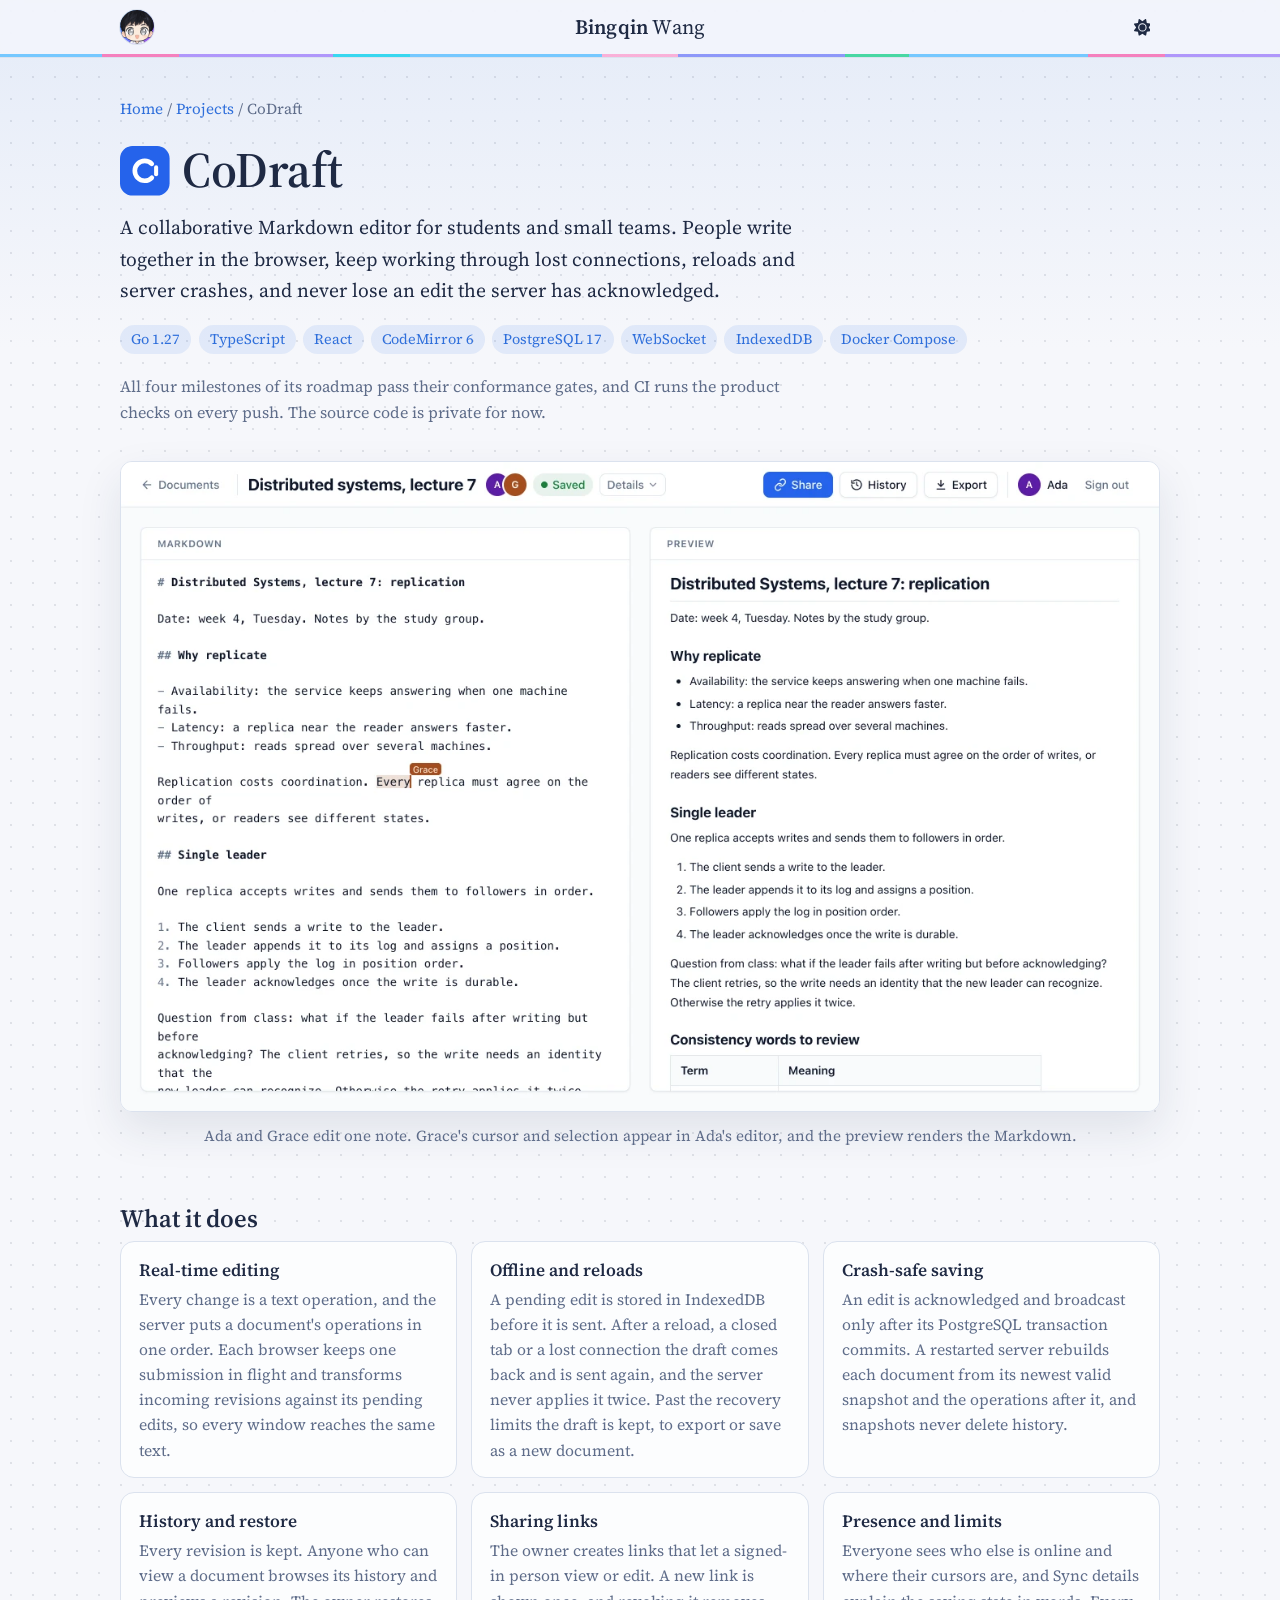
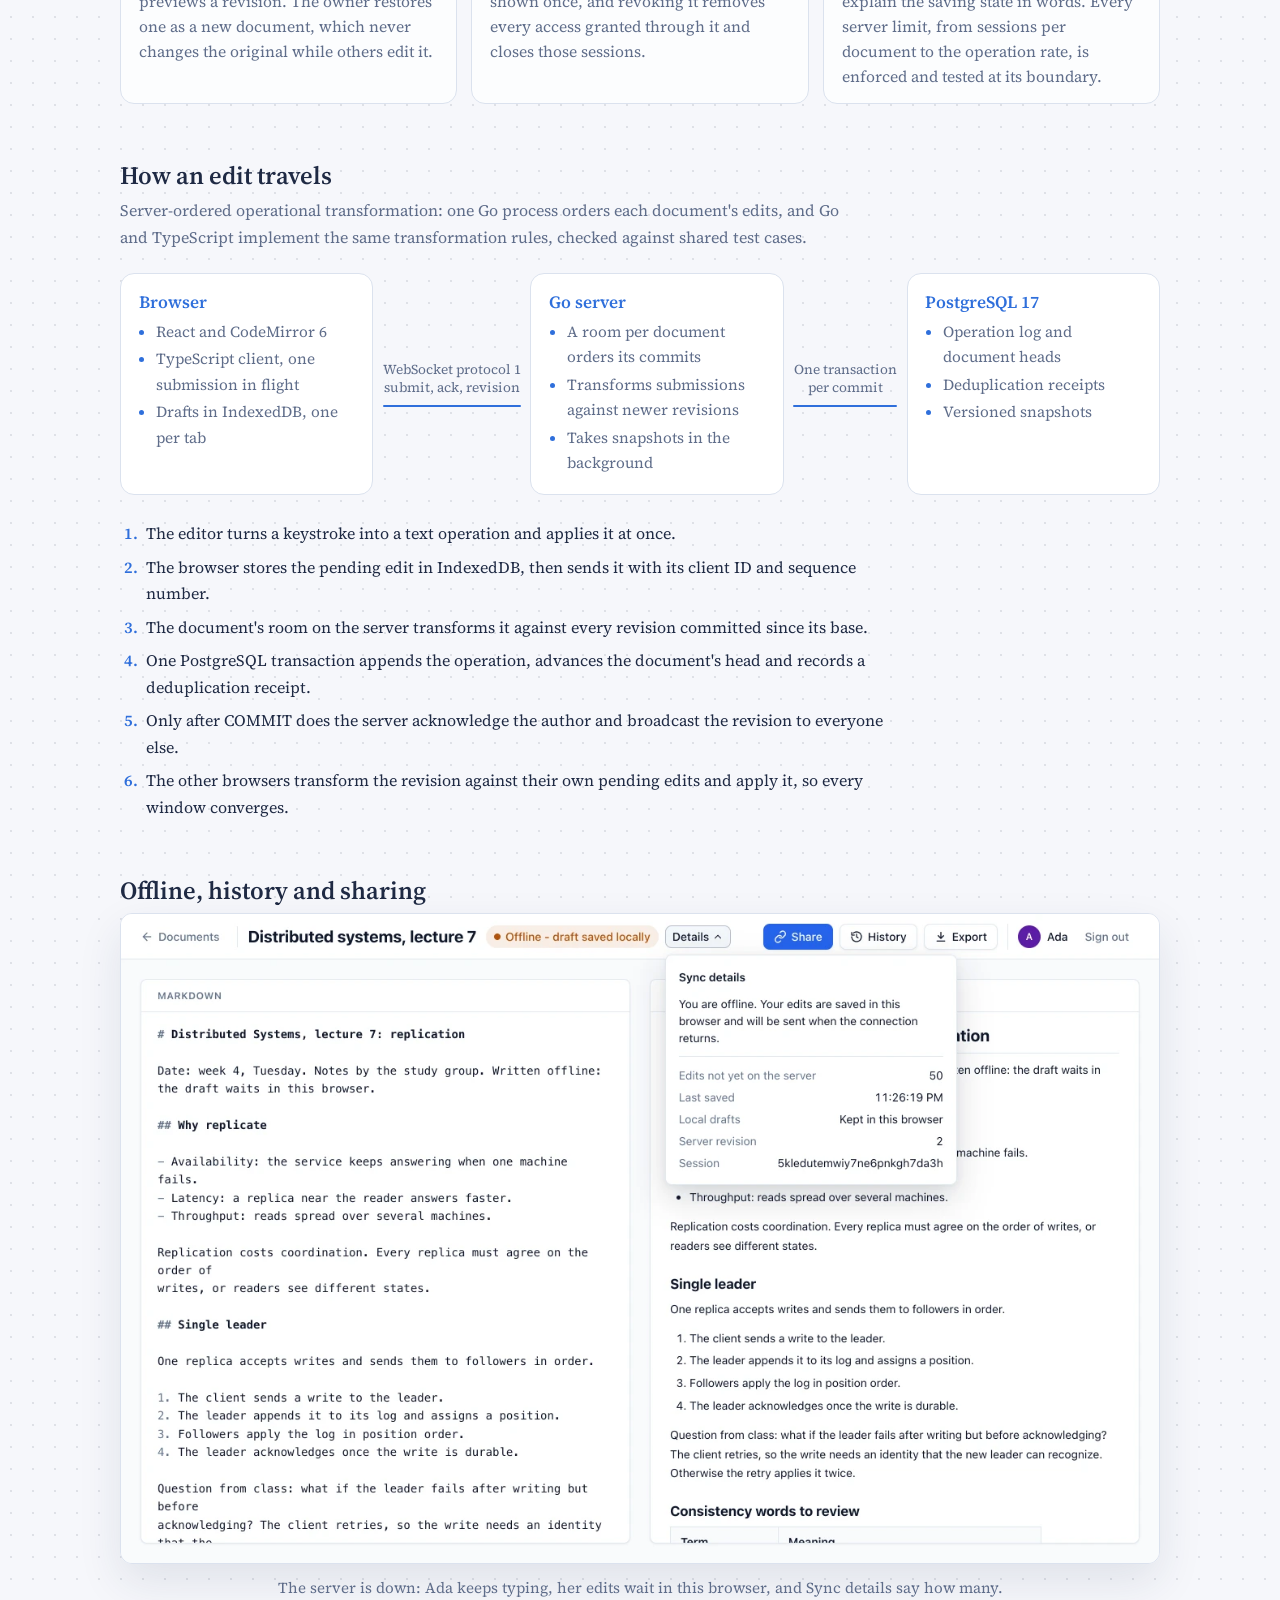
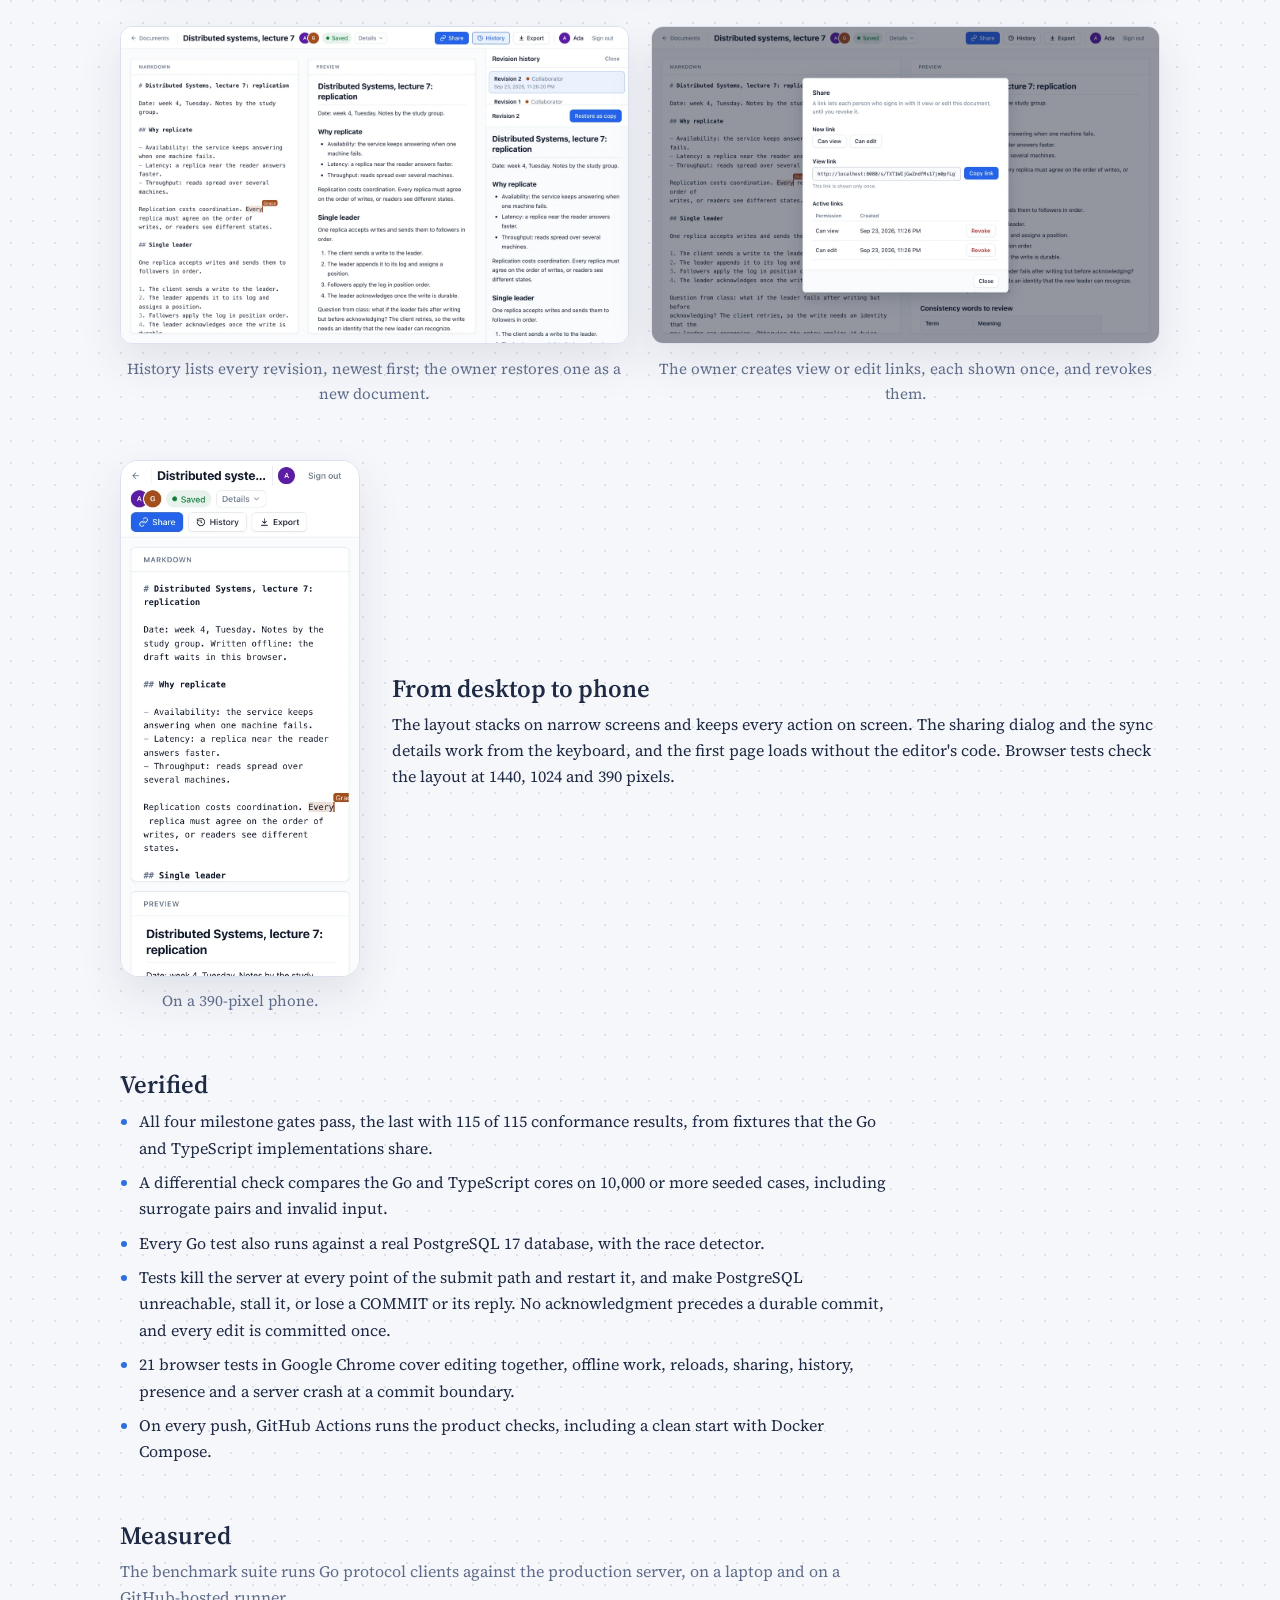
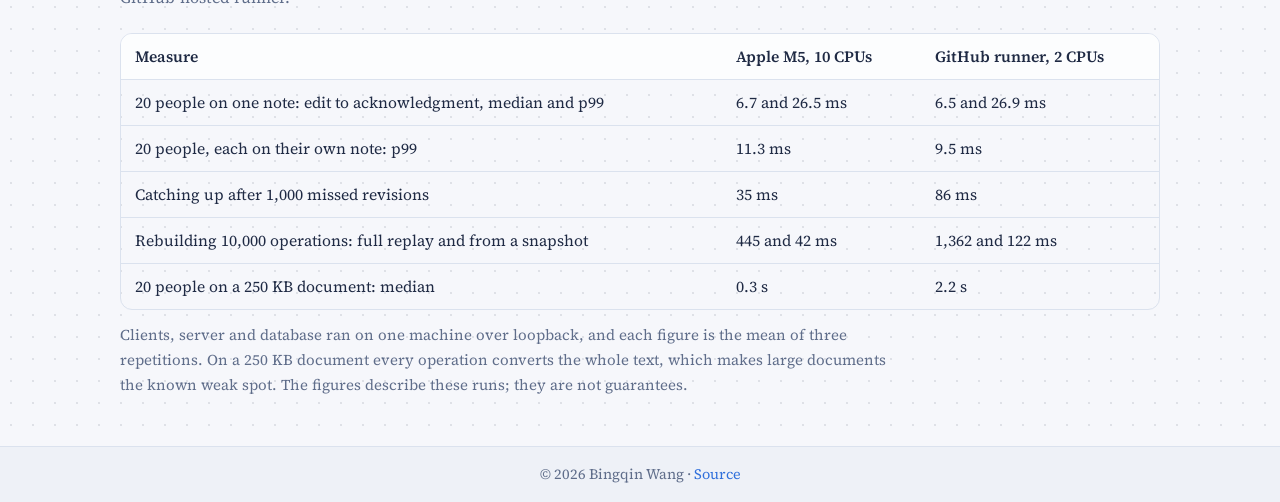
==== site/CoDraft/index.html @ 4f675d51 "Add a CoDraft project page at /CoDraft/ - site/CoDraft/: a project page on the site's navbar, design" ====
<!DOCTYPE html>
<html lang="en" data-theme="dark">
<head>
  <meta charset="utf-8">
  <meta name="viewport" content="width=device-width, initial-scale=1">
  <title>CoDraft: a collaborative Markdown editor - Bingqin Wang</title>
  <meta name="description" content="CoDraft is a collaborative Markdown editor with a Go server on PostgreSQL 17 and a TypeScript client: offline drafts, crash-safe saving, history and sharing.">
  <meta name="theme-color" content="#171d2e">
  <meta property="og:title" content="CoDraft: a collaborative Markdown editor">
  <meta property="og:description" content="Write Markdown together in the browser, keep working offline, through reloads and server crashes, and never lose an acknowledged edit.">
  <meta property="og:url" content="https://bingqin2.github.io/CoDraft/">
  <meta property="og:type" content="website">
  <meta property="og:image" content="https://bingqin2.github.io/CoDraft/images/og.jpg">
  <link rel="icon" href="favicon.svg" type="image/svg+xml">
  <link rel="canonical" href="https://bingqin2.github.io/CoDraft/">
  <script>
    (function () {
      try {
        var s = localStorage.getItem('theme');
        var dark = window.matchMedia && window.matchMedia('(prefers-color-scheme: dark)').matches;
        var theme = (s === 'light' || s === 'dark') ? s : (dark ? 'dark' : 'light');
        document.documentElement.setAttribute('data-theme', theme);
      } catch (e) {}
    })();
  </script>
  <link rel="preconnect" href="https://fonts.googleapis.com">
  <link rel="preconnect" href="https://fonts.gstatic.com" crossorigin>
  <link rel="stylesheet" href="https://fonts.googleapis.com/css2?family=Source+Serif+4:ital,opsz,wght@0,8..60,400;0,8..60,600;1,8..60,400&display=swap">
  <link rel="stylesheet" href="../assets/css/style.css">
  <link rel="stylesheet" href="codraft.css">
</head>
<body>
  <a class="skip-link" href="#main">Skip to content</a>
  <svg xmlns="http://www.w3.org/2000/svg" class="sprite" aria-hidden="true">
    <!-- Icons: Font Awesome Free 6.5.2 by @fontawesome, https://fontawesome.com, CC BY 4.0. -->
    <symbol id="i-sun" viewBox="0 0 512 512"><path d="M361.5 1.2c5 2.1 8.6 6.6 9.6 11.9L391 121l107.9 19.8c5.3 1 9.8 4.6 11.9 9.6s1.5 10.7-1.6 15.2L446.9 256l62.3 90.3c3.1 4.5 3.7 10.2 1.6 15.2s-6.6 8.6-11.9 9.6L391 391 371.1 498.9c-1 5.3-4.6 9.8-9.6 11.9s-10.7 1.5-15.2-1.6L256 446.9l-90.3 62.3c-4.5 3.1-10.2 3.7-15.2 1.6s-8.6-6.6-9.6-11.9L121 391 13.1 371.1c-5.3-1-9.8-4.6-11.9-9.6s-1.5-10.7 1.6-15.2L65.1 256 2.8 165.7c-3.1-4.5-3.7-10.2-1.6-15.2s6.6-8.6 11.9-9.6L121 121 140.9 13.1c1-5.3 4.6-9.8 9.6-11.9s10.7-1.5 15.2 1.6L256 65.1 346.3 2.8c4.5-3.1 10.2-3.7 15.2-1.6zM160 256a96 96 0 1 1 192 0 96 96 0 1 1 -192 0zm224 0a128 128 0 1 0 -256 0 128 128 0 1 0 256 0z"/></symbol>
    <symbol id="i-moon" viewBox="0 0 384 512"><path d="M223.5 32C100 32 0 132.3 0 256S100 480 223.5 480c60.6 0 115.5-24.2 155.8-63.4c5-4.9 6.3-12.5 3.1-18.7s-10.1-9.7-17-8.5c-9.8 1.7-19.8 2.6-30.1 2.6c-96.9 0-175.5-78.8-175.5-176c0-65.8 36-123.1 89.3-153.3c6.1-3.5 9.2-10.5 7.7-17.3s-7.3-11.9-14.3-12.5c-6.3-.5-12.6-.8-19-.8z"/></symbol>
  </svg>

  <header class="navbar">
    <div class="navbar-inner">
      <button class="navbar-avatar" id="navbar-avatar" type="button" aria-label="Back to top">
        <img src="../assets/img/avatar-256.png" alt="" width="256" height="256">
      </button>
      <a class="brand" href="/" aria-label="Bingqin Wang, home"><strong>Bingqin</strong> Wang</a>
      <button class="theme-toggle" id="theme-toggle" type="button" aria-label="Switch to light theme" title="Switch to light theme">
        <svg class="icon" data-theme-icon="light" aria-hidden="true"><use href="#i-sun"/></svg>
        <svg class="icon" data-theme-icon="dark" aria-hidden="true"><use href="#i-moon"/></svg>
      </button>
    </div>
    <div class="ribbon" aria-hidden="true"></div>
  </header>

  <main id="main" class="project">
    <nav class="crumbs" aria-label="Breadcrumb"><a href="/">Home</a> / <a href="/#projects">Projects</a> / <span aria-current="page">CoDraft</span></nav>

    <h1 class="title">
      <svg class="logo" viewBox="0 0 32 32" aria-hidden="true" focusable="false"><rect width="32" height="32" rx="8" fill="#2563eb"/><path d="M20.5 11.5a6.4 6.4 0 1 0 0 9" fill="none" stroke="#ffffff" stroke-width="3" stroke-linecap="round"/><rect x="22" y="12.5" width="2.6" height="7" rx="1.3" fill="#ffffff"/></svg>
      CoDraft
    </h1>
    <p class="lede">A collaborative Markdown editor for students and small teams. People write together in the browser, keep working through lost connections, reloads and server crashes, and never lose an edit the server has acknowledged.</p>
    <ul class="chips" aria-label="Technologies">
      <li>Go 1.27</li>
      <li>TypeScript</li>
      <li>React</li>
      <li>CodeMirror 6</li>
      <li>PostgreSQL 17</li>
      <li>WebSocket</li>
      <li>IndexedDB</li>
      <li>Docker Compose</li>
    </ul>
    <p class="note">All four milestones of its roadmap pass their conformance gates, and CI runs the product checks on every push. The source code is private for now.</p>

    <figure class="shot">
      <img src="images/document-1280.webp" srcset="images/document-1280.webp 1280w, images/document.webp 2560w" sizes="(max-width: 1080px) calc(100vw - 2.5rem), 1040px" width="1280" height="800" fetchpriority="high" alt="The CoDraft editor: Markdown source on the left, the rendered preview on the right, two people online and the status Saved. Grace's cursor and selection are marked in Ada's editor.">
      <figcaption>Ada and Grace edit one note. Grace's cursor and selection appear in Ada's editor, and the preview renders the Markdown.</figcaption>
    </figure>

    <section aria-labelledby="features-title">
      <h2 id="features-title">What it does</h2>
      <ul class="features">
        <li>
          <h3>Real-time editing</h3>
          <p>Every change is a text operation, and the server puts a document's operations in one order. Each browser keeps one submission in flight and transforms incoming revisions against its pending edits, so every window reaches the same text.</p>
        </li>
        <li>
          <h3>Offline and reloads</h3>
          <p>A pending edit is stored in IndexedDB before it is sent. After a reload, a closed tab or a lost connection the draft comes back and is sent again, and the server never applies it twice. Past the recovery limits the draft is kept, to export or save as a new document.</p>
        </li>
        <li>
          <h3>Crash-safe saving</h3>
          <p>An edit is acknowledged and broadcast only after its PostgreSQL transaction commits. A restarted server rebuilds each document from its newest valid snapshot and the operations after it, and snapshots never delete history.</p>
        </li>
        <li>
          <h3>History and restore</h3>
          <p>Every revision is kept. Anyone who can view a document browses its history and previews a revision. The owner restores one as a new document, which never changes the original while others edit it.</p>
        </li>
        <li>
          <h3>Sharing links</h3>
          <p>The owner creates links that let a signed-in person view or edit. A new link is shown once, and revoking it removes every access granted through it and closes those sessions.</p>
        </li>
        <li>
          <h3>Presence and limits</h3>
          <p>Everyone sees who else is online and where their cursors are, and Sync details explain the saving state in words. Every server limit, from sessions per document to the operation rate, is enforced and tested at its boundary.</p>
        </li>
      </ul>
    </section>

    <section aria-labelledby="design-title">
      <h2 id="design-title">How an edit travels</h2>
      <p class="section-lede">Server-ordered operational transformation: one Go process orders each document's edits, and Go and TypeScript implement the same transformation rules, checked against shared test cases.</p>
      <div class="architecture">
        <div class="node">
          <h3>Browser</h3>
          <ul>
            <li>React and CodeMirror 6</li>
            <li>TypeScript client, one submission in flight</li>
            <li>Drafts in IndexedDB, one per tab</li>
          </ul>
        </div>
        <div class="wire">WebSocket protocol 1<br>submit, ack, revision</div>
        <div class="node">
          <h3>Go server</h3>
          <ul>
            <li>A room per document orders its commits</li>
            <li>Transforms submissions against newer revisions</li>
            <li>Takes snapshots in the background</li>
          </ul>
        </div>
        <div class="wire">One transaction<br>per commit</div>
        <div class="node">
          <h3>PostgreSQL 17</h3>
          <ul>
            <li>Operation log and document heads</li>
            <li>Deduplication receipts</li>
            <li>Versioned snapshots</li>
          </ul>
        </div>
      </div>
      <ol class="steps">
        <li>The editor turns a keystroke into a text operation and applies it at once.</li>
        <li>The browser stores the pending edit in IndexedDB, then sends it with its client ID and sequence number.</li>
        <li>The document's room on the server transforms it against every revision committed since its base.</li>
        <li>One PostgreSQL transaction appends the operation, advances the document's head and records a deduplication receipt.</li>
        <li>Only after COMMIT does the server acknowledge the author and broadcast the revision to everyone else.</li>
        <li>The other browsers transform the revision against their own pending edits and apply it, so every window converges.</li>
      </ol>
    </section>

    <section aria-labelledby="screens-title">
      <h2 id="screens-title">Offline, history and sharing</h2>
      <div class="gallery">
        <figure class="wide">
          <img src="images/offline-1280.webp" srcset="images/offline-1280.webp 1280w, images/offline.webp 2560w" sizes="(max-width: 1080px) calc(100vw - 2.5rem), 1040px" width="1280" height="800" loading="lazy" decoding="async" alt="The server is down. The status reads Offline - draft saved locally, and the Sync details panel shows 50 edits not yet on the server, kept in this browser.">
          <figcaption>The server is down: Ada keeps typing, her edits wait in this browser, and Sync details say how many.</figcaption>
        </figure>
        <figure>
          <img src="images/history-1280.webp" srcset="images/history-1280.webp 1280w, images/history.webp 2560w" sizes="(max-width: 640px) calc(100vw - 2.5rem), (max-width: 1080px) calc(50vw - 2rem), 510px" width="1280" height="800" loading="lazy" decoding="async" alt="The revision history panel beside the editor, with a revision selected, its preview and a Restore as copy button.">
          <figcaption>History lists every revision, newest first; the owner restores one as a new document.</figcaption>
        </figure>
        <figure>
          <img src="images/share-1280.webp" srcset="images/share-1280.webp 1280w, images/share.webp 2560w" sizes="(max-width: 640px) calc(100vw - 2.5rem), (max-width: 1080px) calc(50vw - 2rem), 510px" width="1280" height="800" loading="lazy" decoding="async" alt="The Share dialog with Can view and Can edit buttons, a new view link with Copy link, and the active links with Revoke buttons.">
          <figcaption>The owner creates view or edit links, each shown once, and revokes them.</figcaption>
        </figure>
      </div>
    </section>

    <section aria-labelledby="phone-title">
      <div class="phone-row">
        <figure>
          <img src="images/phone-390.webp" srcset="images/phone-390.webp 390w, images/phone.webp 780w" sizes="(max-width: 640px) 16rem, 15rem" width="390" height="844" loading="lazy" decoding="async" alt="CoDraft on a phone: the title, the online users, the status Saved and the Share, History and Export buttons above the editor.">
          <figcaption>On a 390-pixel phone.</figcaption>
        </figure>
        <div>
          <h2 id="phone-title">From desktop to phone</h2>
          <p>The layout stacks on narrow screens and keeps every action on screen. The sharing dialog and the sync details work from the keyboard, and the first page loads without the editor's code. Browser tests check the layout at 1440, 1024 and 390 pixels.</p>
        </div>
      </div>
    </section>

    <section aria-labelledby="checks-title">
      <h2 id="checks-title">Verified</h2>
      <ul class="checks">
        <li>All four milestone gates pass, the last with 115 of 115 conformance results, from fixtures that the Go and TypeScript implementations share.</li>
        <li>A differential check compares the Go and TypeScript cores on 10,000 or more seeded cases, including surrogate pairs and invalid input.</li>
        <li>Every Go test also runs against a real PostgreSQL 17 database, with the race detector.</li>
        <li>Tests kill the server at every point of the submit path and restart it, and make PostgreSQL unreachable, stall it, or lose a COMMIT or its reply. No acknowledgment precedes a durable commit, and every edit is committed once.</li>
        <li>21 browser tests in Google Chrome cover editing together, offline work, reloads, sharing, history, presence and a server crash at a commit boundary.</li>
        <li>On every push, GitHub Actions runs the product checks, including a clean start with Docker Compose.</li>
      </ul>
    </section>

    <section aria-labelledby="numbers-title">
      <h2 id="numbers-title">Measured</h2>
      <p class="section-lede">The benchmark suite runs Go protocol clients against the production server, on a laptop and on a GitHub-hosted runner.</p>
      <div class="table-wrap">
        <table class="facts">
          <thead>
            <tr><th scope="col">Measure</th><th scope="col">Apple M5, 10 CPUs</th><th scope="col">GitHub runner, 2 CPUs</th></tr>
          </thead>
          <tbody>
            <tr><th scope="row">20 people on one note: edit to acknowledgment, median and p99</th><td>6.7 and 26.5 ms</td><td>6.5 and 26.9 ms</td></tr>
            <tr><th scope="row">20 people, each on their own note: p99</th><td>11.3 ms</td><td>9.5 ms</td></tr>
            <tr><th scope="row">Catching up after 1,000 missed revisions</th><td>35 ms</td><td>86 ms</td></tr>
            <tr><th scope="row">Rebuilding 10,000 operations: full replay and from a snapshot</th><td>445 and 42 ms</td><td>1,362 and 122 ms</td></tr>
            <tr><th scope="row">20 people on a 250 KB document: median</th><td>0.3 s</td><td>2.2 s</td></tr>
          </tbody>
        </table>
      </div>
      <p class="fine">Clients, server and database ran on one machine over loopback, and each figure is the mean of three repetitions. On a 250 KB document every operation converts the whole text, which makes large documents the known weak spot. The figures describe these runs; they are not guarantees.</p>
    </section>
  </main>

  <footer class="footer">
    <p>&copy; 2026 Bingqin Wang &middot; <a href="https://github.com/bingqin2/bingqin2.github.io">Source</a></p>
  </footer>

  <script src="../assets/js/main.js" defer></script>
  <!-- Cloudflare Web Analytics --><script type="module" src="https://static.cloudflareinsights.com/beacon.min.js" data-cf-beacon='{"token": "325764b6e20245dda714be3e5b65f8bf"}'></script><!-- End Cloudflare Web Analytics -->
</body>
</html>
---- site/assets/css/style.css ----
/* ---------- Design tokens ---------- */
:root {
  --bg: #f6f7fb;
  --bg-top: #e4ebf8;
  --text: #1f2a44;
  --muted: #5f6d8a;
  --accent: #2f6fdb;
  --accent-2: #b04fe0;
  --card: #ffffff;
  --card-border: #dbe2ee;
  --dot: rgba(31, 42, 68, 0.11);
  --shadow: rgba(31, 45, 76, 0.10);
  --nav-bg: rgba(246, 247, 251, 0.78);
  --footer-bg: #eef1f7;
  --tag-bg: rgba(47, 111, 219, 0.10);
  --font: "Source Serif 4", "Iowan Old Style", "Palatino Linotype", Georgia, "Times New Roman", serif;
}
html[data-theme="dark"] {
  --bg: #171d2e;
  --bg-top: #243a56;
  --text: #e4e9f4;
  --muted: #9aa8c0;
  --accent: #66c2ff;
  --accent-2: #c79bff;
  --card: #1b2338;
  --card-border: #2d3a56;
  --dot: rgba(160, 178, 214, 0.16);
  --shadow: rgba(0, 0, 0, 0.36);
  --nav-bg: rgba(23, 29, 46, 0.78);
  --footer-bg: #121727;
  --tag-bg: rgba(102, 194, 255, 0.12);
}

/* ---------- Base ---------- */
*, *::before, *::after { box-sizing: border-box; }
html { scroll-behavior: smooth; -webkit-text-size-adjust: 100%; color-scheme: light; }
html[data-theme="dark"] { color-scheme: dark; }
body {
  margin: 0;
  min-height: 100vh;
  display: flex;
  flex-direction: column;
  font-family: var(--font);
  font-size: 16px;
  color: var(--text);
  background-color: var(--bg);
  background-image:
    radial-gradient(var(--dot) 1px, transparent 1.3px),
    linear-gradient(180deg, var(--bg-top) 0%, var(--bg) 42%, var(--bg) 100%);
  background-size: 22px 22px, 100% min(92vh, 960px);
  background-repeat: repeat, no-repeat;
  background-position: 0 0, 0 0;
}
a { color: var(--accent); text-decoration: none; }
p { margin: 0 0 .75rem; }
ul, ol { margin: 0; padding-left: 1.15rem; }
li { margin: .3rem 0; }
strong { font-weight: 600; }
.skip-link { position: absolute; left: -999px; top: 0; }
.skip-link:focus { left: 1rem; top: 1rem; z-index: 2000; background: var(--card); padding: .5rem .8rem; border-radius: 8px; }

/* Animated underline for prose links */
.prose-link, .bio a, .panel-inner a:not(.card-btn), .updates a, .footer a {
  background-image: linear-gradient(var(--accent), var(--accent));
  background-position: 50% 100%;
  background-repeat: no-repeat;
  background-size: 0 1px;
  transition: background-size .22s ease, color .22s ease;
}
.bio a:hover, .panel-inner a:hover, .updates a:hover, .footer a:hover { background-size: 100% 1px; }

/* ---------- Navbar ---------- */
.navbar {
  position: fixed;
  top: 0; left: 0; right: 0;
  z-index: 100;
  background: var(--nav-bg);
  -webkit-backdrop-filter: saturate(160%) blur(10px);
  backdrop-filter: saturate(160%) blur(10px);
  border-bottom: 1px solid var(--card-border);
}
.navbar-inner {
  position: relative;
  max-width: 1080px;
  margin: 0 auto;
  height: 3.4rem;
  padding: 0 1.25rem;
  display: flex;
  align-items: center;
  justify-content: space-between;
}
.navbar-avatar {
  width: 2.1rem; height: 2.1rem;
  padding: 0; border: 0; border-radius: 50%;
  overflow: hidden; cursor: pointer;
  background: var(--card);
  box-shadow: 0 0 0 1px var(--card-border);
  transition: box-shadow .2s ease, transform .2s ease;
}
.navbar-avatar { background: linear-gradient(135deg, #5eb8ff, #6d7cff 55%, #b04fe0); }
.navbar-avatar img {
  display: block; width: 100%; height: 100%;
  object-fit: cover; object-position: 50% 12%;
  transform: scale(1.4); transform-origin: 50% 32%;
}
.navbar-avatar:hover { box-shadow: 0 0 0 2px var(--accent); transform: translateY(-1px); }
.brand {
  position: absolute; left: 50%; transform: translateX(-50%);
  color: var(--text);
  font-size: 1.28rem;
  letter-spacing: .01em;
  white-space: nowrap;
}
.brand strong { font-weight: 600; }
.theme-toggle {
  width: 2.25rem; height: 2.25rem;
  display: inline-flex; align-items: center; justify-content: center;
  border: 0; border-radius: 50%;
  background: transparent; color: var(--text);
  font-size: 1.05rem; cursor: pointer;
  transition: background-color .2s ease, color .2s ease;
}
.theme-toggle:hover { background: var(--tag-bg); color: var(--accent); }
.icon { display: inline-block; width: 1em; height: 1em; fill: currentColor; vertical-align: -.125em; }
.sprite { position: absolute; width: 0; height: 0; overflow: hidden; }
.theme-toggle .icon { display: none; }
html[data-theme="light"] .theme-toggle .icon[data-theme-icon="light"],
html[data-theme="dark"] .theme-toggle .icon[data-theme-icon="dark"] { display: inline-block; }

/* Theme change: crossfade the whole page (View Transitions API) */
::view-transition-old(root), ::view-transition-new(root) { animation-duration: .55s; animation-timing-function: ease; }
/* Fallback for browsers without the View Transitions API */
html.theme-transition, html.theme-transition *, html.theme-transition *::before, html.theme-transition *::after {
  transition: background-color .55s ease, color .55s ease, border-color .55s ease, box-shadow .55s ease, opacity .55s ease !important;
}
.ribbon {
  height: 3px;
  opacity: .9;
  background: linear-gradient(90deg,
    #66c2ff 0 8%, #f472b6 8% 14%, #a78bfa 14% 26%, #22d3ee 26% 32%, #66c2ff 32% 47%,
    #f9a8d4 47% 53%, #818cf8 53% 66%, #34d399 66% 71%, #66c2ff 71% 85%, #f472b6 85% 91%, #a78bfa 91% 100%);
}

/* ---------- Hero ---------- */
.hero {
  flex: 1 0 auto;
  width: 100%;
  max-width: 760px;
  margin: 0 auto;
  padding: 7.4rem 1rem 3rem;
}
.identity {
  position: relative;
  height: 6.4rem;
  --hidden-offset: 2.1rem;
  --reveal-offset: 0.7rem;
}
.mascot {
  position: absolute;
  left: 50%; bottom: 0;
  width: 6.6rem; height: 6.6rem;
  padding: 0; border: 0;
  background: transparent; cursor: pointer;
  transform: translate(-50%, var(--hidden-offset));
  transition: transform .32s cubic-bezier(.2, .8, .2, 1);
  z-index: 1;
}
.mascot img {
  display: block; width: 100%; height: 100%;
  object-fit: contain;
  filter: drop-shadow(0 6px 12px var(--shadow));
}
.identity:hover .mascot, .identity.is-speaking .mascot { transform: translate(-50%, var(--reveal-offset)); }
.hello {
  position: absolute;
  left: 50%; bottom: calc(100% - 1.05rem);
  transform: translate(-50%, 8px) scale(.96);
  padding: .42rem .95rem;
  border: 1px solid var(--card-border);
  border-radius: 999px;
  background: var(--card);
  color: var(--text);
  font-size: 1.02rem;
  white-space: nowrap;
  box-shadow: 0 4px 14px var(--shadow);
  opacity: 0;
  pointer-events: none;
  transition: opacity .2s ease, transform .2s ease;
  z-index: 3;
}
.hello::before {
  content: "";
  position: absolute; left: 50%; top: 100%;
  width: .6rem; height: .6rem;
  border-right: 1px solid var(--card-border);
  border-bottom: 1px solid var(--card-border);
  background: var(--card);
  transform: translate(-50%, -50%) rotate(45deg);
}
.identity.is-speaking .hello { opacity: 1; transform: translate(-50%, 0) scale(1); }
.hello-text { display: inline-block; transition: opacity .18s ease; }
.hello-text.is-changing { opacity: 0; }

/* Prompt card */
.prompt {
  position: relative;
  z-index: 2;
  padding: 1.15rem 1.3rem 1rem;
  border: 1px solid var(--card-border);
  border-radius: 18px;
  background: var(--card);
  box-shadow: 0 8px 30px var(--shadow);
}
.bio {
  margin: 0;
  font-size: 1.07rem;
  line-height: 1.74;
  min-height: 3.4em;
  transition: opacity .18s ease;
}
.bio.is-changing { opacity: 0; }
.caret {
  display: inline-block;
  width: .5em; height: 1.05em;
  margin-left: .12em;
  border-right: 2px solid var(--accent);
  vertical-align: -.18em;
  animation: caret .9s steps(1) infinite;
}
@keyframes caret { 50% { opacity: 0; } }
.prompt-actions {
  --action-size: 2.25rem;
  display: flex; align-items: center; gap: .5rem;
  margin-top: .8rem;
}
.action-group { display: flex; align-items: center; gap: .35rem; margin-left: -.45rem; }
.action {
  display: inline-flex; align-items: center; justify-content: center;
  width: var(--action-size); height: var(--action-size);
  border-radius: 50%;
  color: var(--muted);
  font-size: 1.28rem;
  transition: background-color .18s ease, color .18s ease, transform .18s ease;
}
.action:hover { background: var(--tag-bg); color: var(--accent); transform: translateY(-1px); }
.action .ai-google-scholar { font-size: 1.32em; }
.action-email { margin-right: -.45rem; }

/* Persona selector, styled like a model picker */
.model-select { position: relative; margin-left: auto; }
.model-select summary {
  list-style: none;
  display: inline-flex; align-items: center; gap: .32rem;
  height: var(--action-size);
  padding: 0 1.7rem 0 .8rem;
  border-radius: 999px;
  color: var(--text);
  font-size: 1.02rem;
  cursor: pointer;
  position: relative;
  transition: background-color .18s ease, color .18s ease;
}
.model-select summary::-webkit-details-marker { display: none; }
.model-select summary::after {
  content: "";
  position: absolute; right: .8rem; top: 50%;
  width: .38rem; height: .38rem;
  border-right: 1.5px solid currentColor;
  border-bottom: 1.5px solid currentColor;
  transform: translateY(-70%) rotate(45deg);
  transition: transform .18s ease;
}
.model-select[open] summary::after { transform: translateY(-20%) rotate(225deg); }
.model-select summary:hover, .model-select[open] summary { background: var(--tag-bg); color: var(--accent); }
.model-variant { font-weight: 600; }
.model-brand { color: var(--muted); }
.model-options {
  position: absolute; right: 0; bottom: calc(100% + .5rem);
  z-index: 10;
  display: grid; gap: .1rem;
  min-width: 10rem;
  padding: .36rem;
  border: 1px solid var(--card-border);
  border-radius: 14px;
  background: var(--card);
  box-shadow: 0 18px 44px var(--shadow);
}
.model-options button {
  position: relative;
  display: flex; align-items: center;
  min-height: 2.2rem;
  padding: .4rem 1.9rem .4rem .7rem;
  border: 0; border-radius: 9px;
  background: transparent; color: var(--text);
  font: inherit; font-size: 1rem; text-align: left;
  cursor: pointer;
  transition: background-color .18s ease;
}
.model-options button:hover, .model-options button:focus-visible { background: var(--tag-bg); outline: 0; }
.model-options button[aria-selected="true"] { background: var(--tag-bg); color: var(--accent); }
.model-options button[aria-selected="true"]::after {
  content: "";
  position: absolute; right: .7rem; top: 50%;
  width: .62rem; height: .34rem;
  border-left: 2px solid var(--accent);
  border-bottom: 2px solid var(--accent);
  transform: translateY(-65%) rotate(-45deg);
}

/* Quick links */
.quick-links {
  display: grid;
  grid-template-columns: repeat(4, minmax(0, 1fr));
  gap: .55rem;
  max-width: 560px;
  margin: 1.15rem auto 0;
}
.quick-link {
  display: flex; align-items: center; justify-content: center; gap: .42rem;
  min-height: 2.25rem;
  padding: .38rem .7rem;
  border: 1px solid var(--card-border);
  border-radius: 10px;
  background: color-mix(in srgb, var(--card) 88%, transparent);
  color: var(--text);
  font: inherit; font-size: .95rem;
  cursor: pointer;
  box-shadow: 0 2px 8px var(--shadow);
  transition: border-color .18s ease, box-shadow .18s ease, transform .18s ease, color .18s ease;
}
.quick-link .icon { color: var(--accent); font-size: .95rem; }
.quick-link:hover { border-color: var(--accent); transform: translateY(-1px); box-shadow: 0 4px 12px var(--shadow); }
.quick-link.is-active {
  border-color: var(--accent);
  color: var(--accent);
  box-shadow: 0 0 0 1px color-mix(in srgb, var(--accent) 25%, transparent), 0 4px 14px var(--shadow);
}

/* Panels */
.panel-wrap {
  display: grid;
  grid-template-rows: 0fr;
  transition: grid-template-rows .45s cubic-bezier(.2, .8, .2, 1);
}
.panel-wrap.open { grid-template-rows: 1fr; }
.panel { overflow: hidden; min-height: 0; }
.panel-inner {
  margin-top: .95rem;
  padding: 1.15rem 1.3rem 1.2rem;
  border: 1px solid var(--card-border);
  border-radius: 18px;
  background: var(--card);
  box-shadow: 0 6px 22px var(--shadow);
  line-height: 1.62;
}
.panel h2, .updates h2 {
  display: flex; align-items: center; gap: .8rem;
  margin: 1.4rem 0 .8rem;
  font-size: .86rem; font-weight: 600;
  letter-spacing: .12em; text-transform: uppercase;
  color: var(--muted);
}
.panel h2:first-child { margin-top: .1rem; }
.panel h2::before, .panel h2::after, .updates h2::before, .updates h2::after {
  content: ""; flex: 1 1 0; height: 1px;
}
.panel h2::before, .updates h2::before { background: linear-gradient(90deg, transparent, var(--card-border)); }
.panel h2::after, .updates h2::after { background: linear-gradient(90deg, var(--card-border), transparent); }
.entry { margin: 0 0 1.1rem; }
.entry:last-of-type { margin-bottom: .2rem; }
.entry h3, .card h3 { margin: 0 0 .15rem; font-size: 1.05rem; font-weight: 600; line-height: 1.4; }
.entry h3 a, .card h3 a { color: var(--text); }
.entry h3 a:hover, .card h3 a:hover { color: var(--accent); }
.light { color: var(--muted); font-weight: 400; }
.meta { margin: 0 0 .45rem; color: var(--muted); font-size: .94rem; }
.entry ul, .card ul { padding-left: 1.1rem; }
.entry li::marker, .card li::marker, .pubs li::marker { color: var(--accent); }
.compact { margin-bottom: .7rem; }
.skills { margin: 0; display: grid; gap: .3rem; }
.skills div { display: grid; grid-template-columns: 7.2rem 1fr; gap: .5rem; }
.skills dt { color: var(--muted); }
.skills dd { margin: 0; }

.cards { display: grid; grid-template-columns: repeat(2, minmax(0, 1fr)); gap: .75rem; }
.card {
  padding: .95rem 1.05rem .8rem;
  border: 1px solid var(--card-border);
  border-radius: 14px;
  background: color-mix(in srgb, var(--card) 70%, var(--bg));
  transition: transform .18s ease, border-color .18s ease;
}
.card:hover { transform: translateY(-2px); border-color: color-mix(in srgb, var(--accent) 55%, var(--card-border)); }
.card.wide { grid-column: 1 / -1; }
.card-icon { color: var(--muted); font-size: .85em; margin-left: .2rem; }
.stack { margin: 0 0 .5rem; color: var(--muted); font-size: .9rem; }
.tag {
  display: inline-block; vertical-align: middle;
  margin-left: .3rem; padding: .08rem .5rem;
  border-radius: 999px;
  background: var(--tag-bg); color: var(--accent);
  font-size: .74rem; font-weight: 400; letter-spacing: .02em;
}
.links { margin: .25rem 0 0; font-size: .94rem; }
.earlier { margin: 1rem 0 0; color: var(--muted); font-size: .95rem; }
.earlier a { color: var(--accent); }
.pubs { padding-left: 1.2rem; }
.pubs li { margin: 0 0 .9rem; }
.pub-title { margin: 0; font-weight: 600; }
.pub-title a { color: var(--text); }
.pub-title a:hover { color: var(--accent); }
.pub-authors, .pub-venue { margin: 0; color: var(--muted); font-size: .94rem; }
.oral { color: var(--accent-2); font-weight: 600; }

/* Updates */
.updates { margin-top: 2.4rem; }
.updates h2 { margin: 0 0 .6rem; }
.updates-list { list-style: none; padding: 0; margin: 0; }
.updates-list li {
  display: grid; grid-template-columns: 5.4rem 1fr; gap: .8rem;
  padding: .5rem 0;
  border-bottom: 1px dashed var(--card-border);
  line-height: 1.55;
}
.updates-list li:last-child { border-bottom: 0; }
.updates-list time { color: var(--accent); font-size: .92rem; padding-top: .08rem; }

/* Footer */
.footer {
  margin-top: 2rem;
  padding: 1.1rem 1rem;
  text-align: center;
  font-size: .9rem;
  color: var(--muted);
  background: var(--footer-bg);
  border-top: 1px solid var(--card-border);
}
.footer p { margin: 0; }

/* Sparkles */
.niji-star {
  position: fixed;
  z-index: 9999;
  pointer-events: none;
  transform: translate(-50%, -50%);
  line-height: 1;
  text-shadow: 0 0 6px currentColor;
}

/* Reveal on load */
.reveal { opacity: 0; transform: translateY(10px); animation: rise .6s ease forwards; animation-delay: var(--delay, 0ms); }
@keyframes rise { to { opacity: 1; transform: none; } }

/* ---------- Responsive ---------- */
@media (max-width: 640px) {
  .hero { padding-top: 6.4rem; }
  .brand { font-size: 1.18rem; }
  .bio { font-size: 1.02rem; line-height: 1.7; }
  .prompt { padding: 1rem 1.05rem .9rem; }
  .model-select summary { padding-left: .6rem; }
  .quick-links { grid-template-columns: repeat(2, minmax(0, 1fr)); }
  .cards { grid-template-columns: 1fr; }
  .skills div { grid-template-columns: 1fr; gap: 0; }
  .updates-list li { grid-template-columns: 1fr; gap: .1rem; }
  .panel-inner { padding: 1rem 1.05rem; }
}

@media (max-width: 440px) {
  .prompt-actions { flex-wrap: wrap; row-gap: .2rem; }
  .action-email { margin-left: auto; }
  .model-select { order: 3; flex-basis: 100%; margin-left: -.6rem; margin-top: .1rem; }
  .model-options { left: 0; right: auto; }
}

@media (prefers-reduced-motion: reduce) {
  html { scroll-behavior: auto; }
  .reveal { animation: none; opacity: 1; transform: none; }
  .caret { animation: none; }
  .panel-wrap, .mascot, .hello, .quick-link, .card, .action { transition: none; }
}
---- site/CoDraft/codraft.css ----
/* The CoDraft project page. Colors come from the site's tokens in
   assets/css/style.css, so the page follows the light and dark themes. */
.project {
  width: 100%;
  max-width: 1080px;
  margin: 0 auto;
  padding: 6rem 1.25rem 1rem;
  line-height: 1.65;
}
.project section { margin: 3.4rem 0 0; }
.project h2 {
  margin: 0 0 .4rem;
  font-size: 1.55rem;
  font-weight: 600;
  line-height: 1.3;
}
.project h3 { margin: 0 0 .3rem; font-size: 1.08rem; font-weight: 600; line-height: 1.4; }
.section-lede { max-width: 46rem; margin: 0 0 1.4rem; color: var(--muted); }

/* Introduction */
.crumbs { margin: 0 0 1.4rem; font-size: .95rem; color: var(--muted); }
.crumbs a { color: var(--accent); }
.title {
  display: flex;
  align-items: center;
  gap: .8rem;
  margin: 0 0 .9rem;
  font-size: clamp(2.2rem, 5vw, 3.1rem);
  font-weight: 600;
  line-height: 1.1;
  letter-spacing: -.01em;
}
.title .logo { width: 1em; height: 1em; flex: none; border-radius: 22%; }
.lede { max-width: 44rem; margin: 0 0 1.2rem; font-size: 1.22rem; line-height: 1.6; }
.chips { display: flex; flex-wrap: wrap; gap: .45rem; margin: 0 0 1.2rem; padding: 0; list-style: none; }
.chips li {
  margin: 0;
  padding: .15rem .7rem;
  border-radius: 999px;
  background: var(--tag-bg);
  color: var(--accent);
  font-size: .9rem;
}
.note { max-width: 44rem; margin: 0; color: var(--muted); }

/* Screenshots */
.shot { margin: 2.2rem 0 0; }
.shot img, .gallery img, .phone-row img {
  display: block;
  width: 100%;
  height: auto;
  border: 1px solid var(--card-border);
  border-radius: 12px;
  box-shadow: 0 18px 44px var(--shadow);
}
.project figcaption { margin: .7rem .2rem 0; color: var(--muted); font-size: .95rem; text-align: center; }
.gallery { display: grid; grid-template-columns: repeat(2, minmax(0, 1fr)); gap: 1.6rem 1.4rem; margin: 0; }
.gallery figure { margin: 0; }
.gallery .wide { grid-column: 1 / -1; }
.phone-row { display: grid; grid-template-columns: minmax(0, 15rem) minmax(0, 1fr); gap: 2rem; align-items: center; }
.phone-row figure { margin: 0; }
.phone-row img { border-radius: 18px; }

/* Features */
.features { display: grid; grid-template-columns: repeat(3, minmax(0, 1fr)); gap: .9rem; margin: 0; padding: 0; list-style: none; }
.features li {
  margin: 0;
  padding: 1rem 1.1rem .9rem;
  border: 1px solid var(--card-border);
  border-radius: 14px;
  background: color-mix(in srgb, var(--card) 70%, var(--bg));
}
.features p { margin: 0; color: var(--muted); font-size: .98rem; line-height: 1.6; }

/* Architecture */
.architecture {
  display: grid;
  grid-template-columns: minmax(0, 1fr) auto minmax(0, 1fr) auto minmax(0, 1fr);
  align-items: stretch;
  gap: .6rem;
  margin: 0 0 1.6rem;
}
.node {
  padding: 1rem 1.1rem;
  border: 1px solid var(--card-border);
  border-radius: 14px;
  background: var(--card);
}
.node h3 { color: var(--accent); }
.node ul { margin: 0; padding-left: 1.1rem; color: var(--muted); font-size: .96rem; }
.node li { margin: .15rem 0; }
.node li::marker { color: var(--accent); }
.wire {
  display: flex;
  flex-direction: column;
  align-items: center;
  justify-content: center;
  min-width: 6.5rem;
  color: var(--muted);
  font-size: .85rem;
  line-height: 1.35;
  text-align: center;
}
.wire::after { content: ""; display: block; width: 100%; height: 2px; margin-top: .45rem; border-radius: 2px; background: var(--accent); }
.steps { max-width: 48rem; margin: 0; padding-left: 1.4rem; }
.steps li { margin: .45rem 0; padding-left: .2rem; }
.steps li::marker { color: var(--accent); font-weight: 600; }

/* Verification and measurements */
.checks { max-width: 48rem; margin: 0; padding-left: 1.2rem; }
.checks li { margin: .5rem 0; }
.checks li::marker { color: var(--accent); }
.table-wrap { overflow-x: auto; margin: 0 0 .8rem; border: 1px solid var(--card-border); border-radius: 12px; }
.facts { width: 100%; border-collapse: collapse; font-size: .98rem; }
.facts th, .facts td { padding: .6rem .9rem; border-bottom: 1px solid var(--card-border); text-align: left; vertical-align: top; }
.facts thead th { background: color-mix(in srgb, var(--card) 70%, var(--bg)); font-weight: 600; white-space: nowrap; }
.facts tbody th { font-weight: 400; }
.facts td { white-space: nowrap; font-variant-numeric: tabular-nums; }
.facts tbody tr:last-child th, .facts tbody tr:last-child td { border-bottom: 0; }
.fine { max-width: 48rem; margin: 0; color: var(--muted); font-size: .94rem; }

@media (max-width: 900px) {
  .features { grid-template-columns: repeat(2, minmax(0, 1fr)); }
  .architecture { grid-template-columns: minmax(0, 1fr); }
  .wire { min-width: 0; padding: .1rem 0; }
  .wire::after { width: 2px; height: 1.3rem; margin-top: .3rem; }
}
@media (max-width: 640px) {
  .project { padding-top: 5rem; }
  .project section { margin-top: 2.6rem; }
  .features, .gallery { grid-template-columns: minmax(0, 1fr); }
  .phone-row { grid-template-columns: minmax(0, 1fr); gap: 1rem; }
  .phone-row figure { max-width: 16rem; margin: 0 auto; }
  .lede { font-size: 1.1rem; }
  .facts { font-size: .92rem; }
  .facts th, .facts td { padding: .5rem .6rem; }
  .facts thead th, .facts td { white-space: normal; }
}
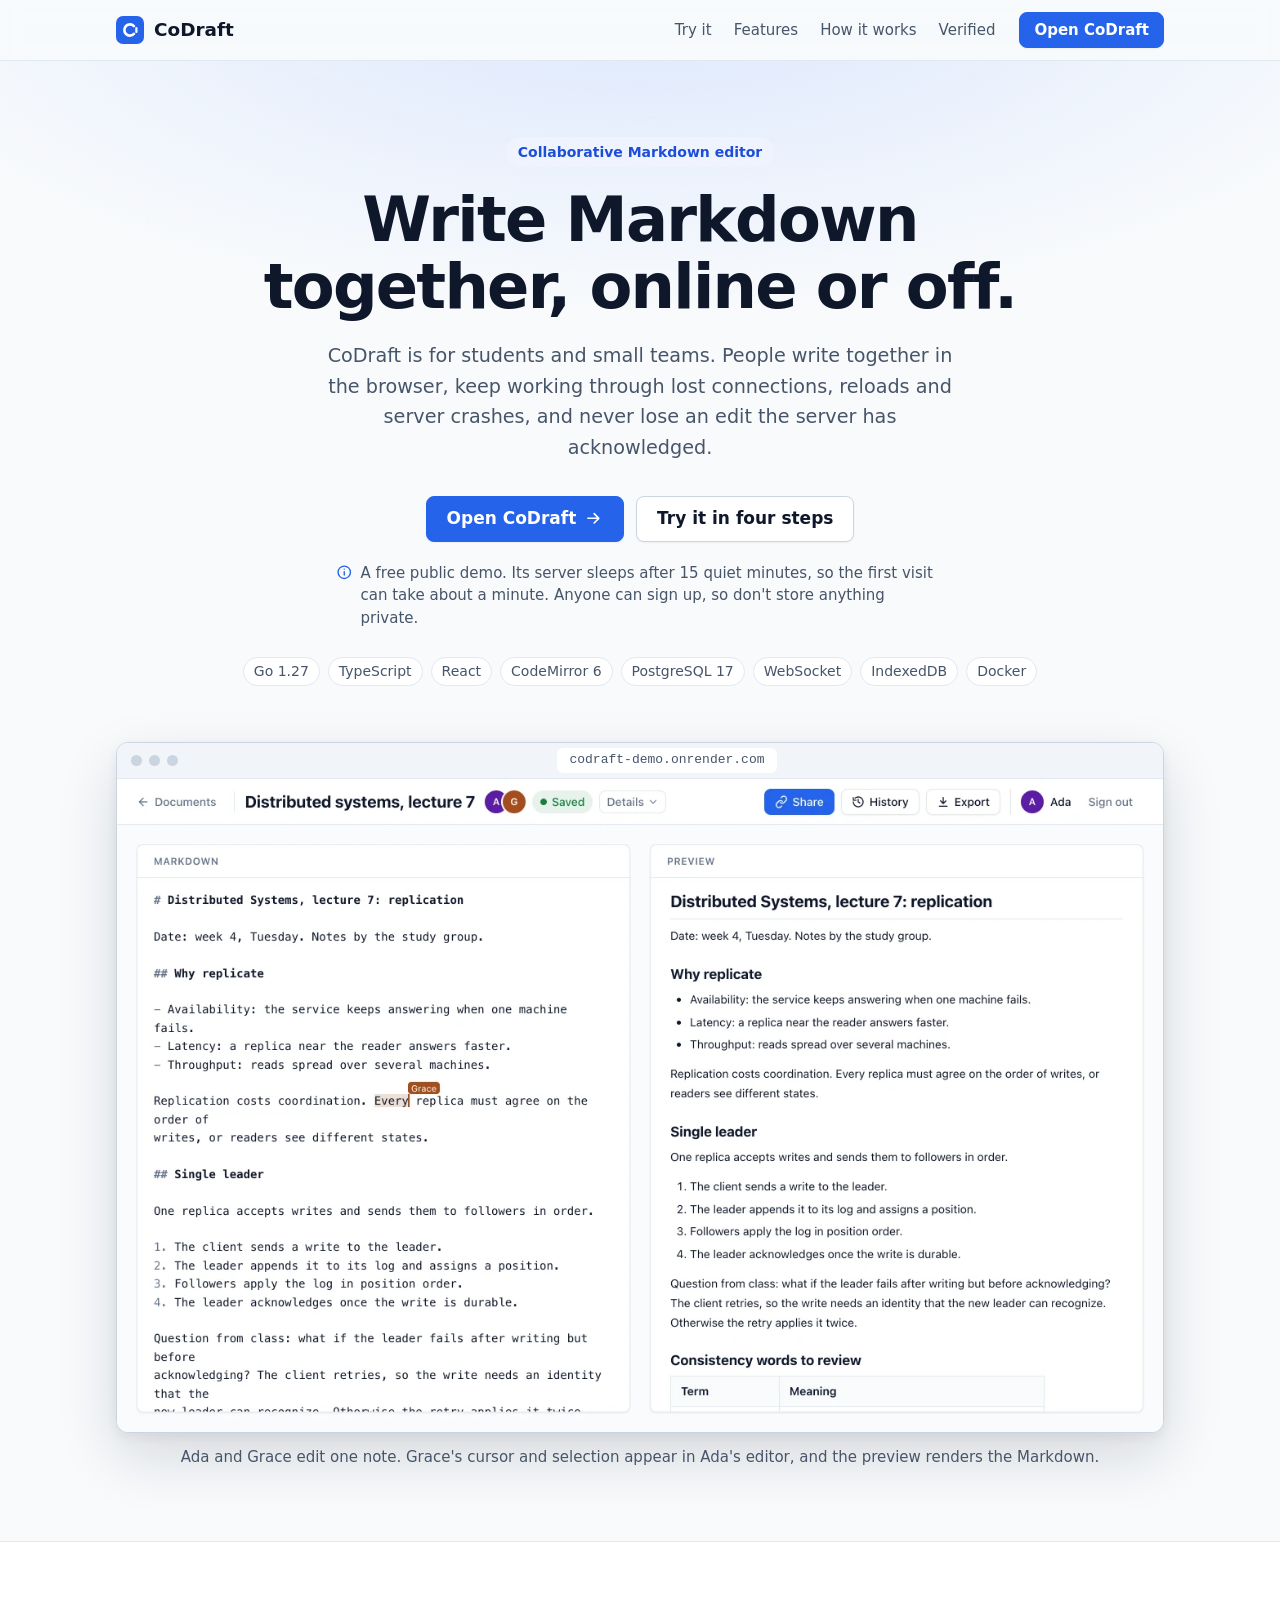
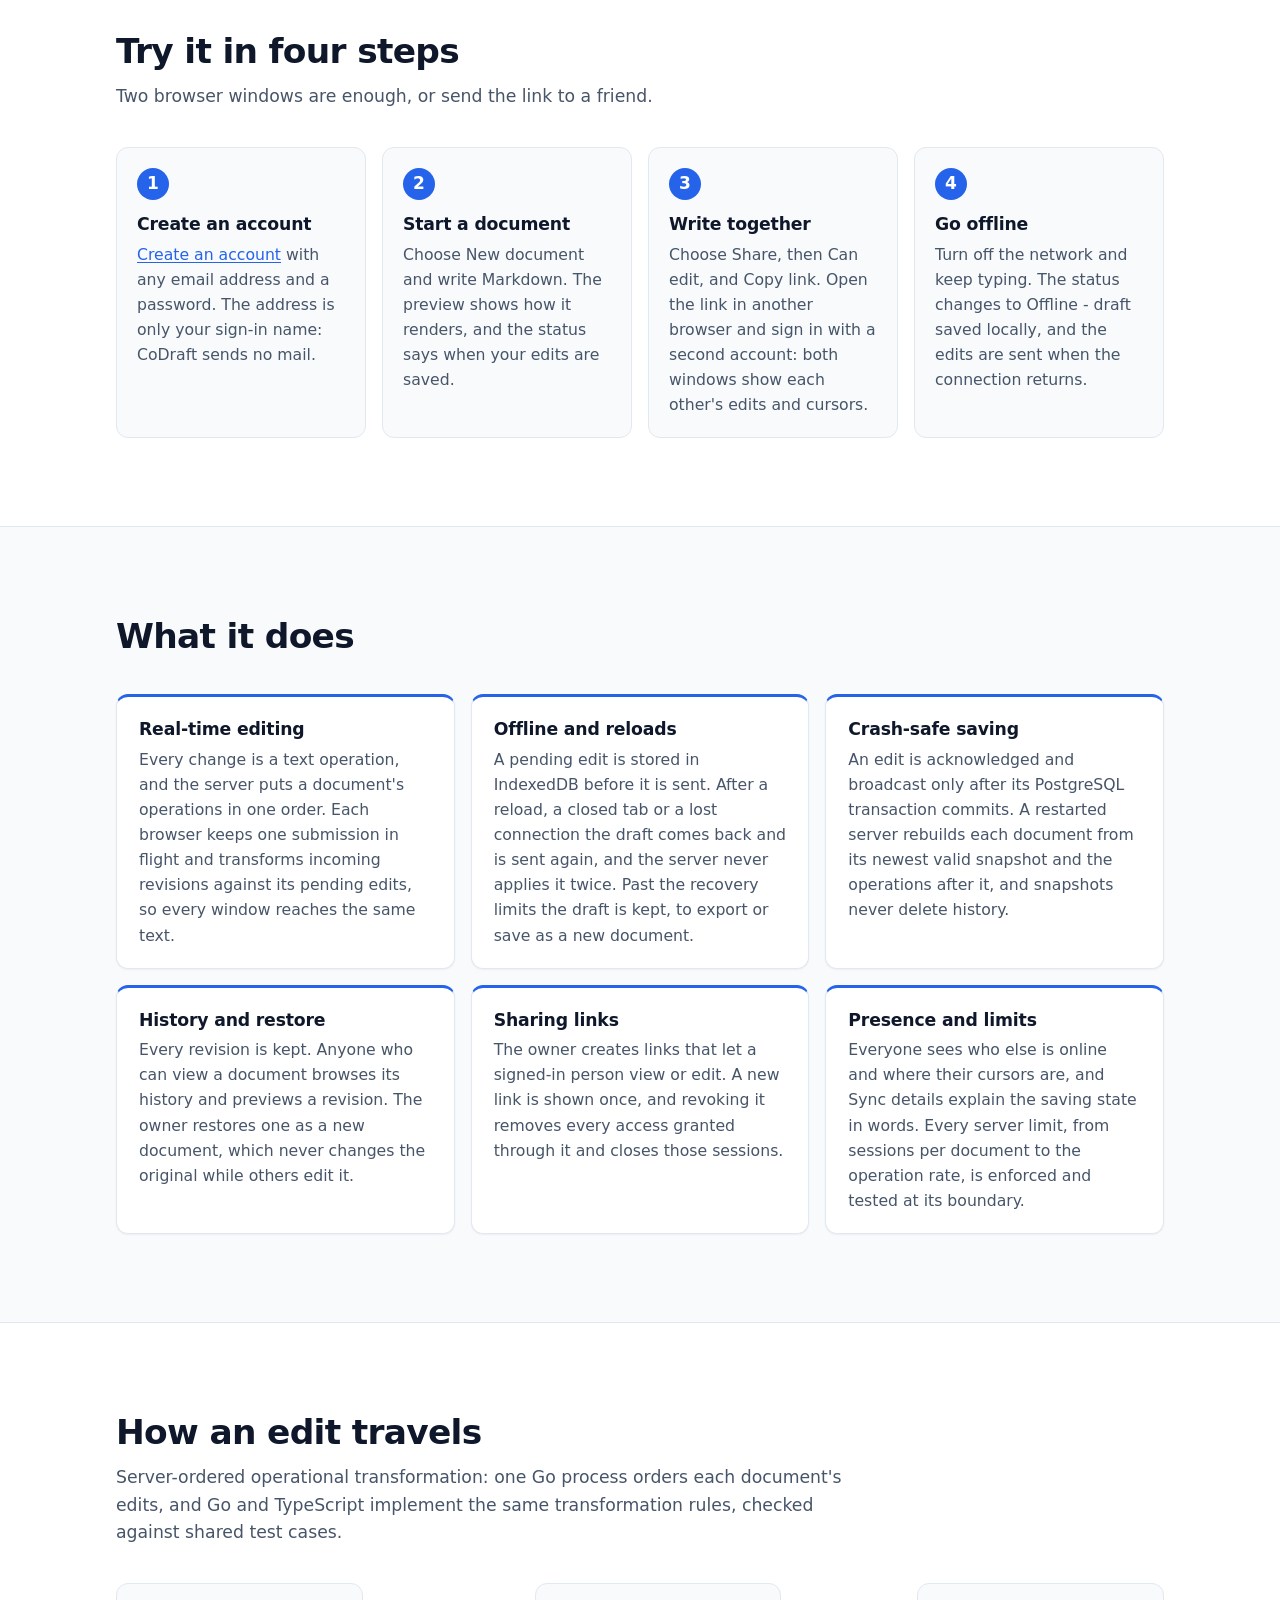
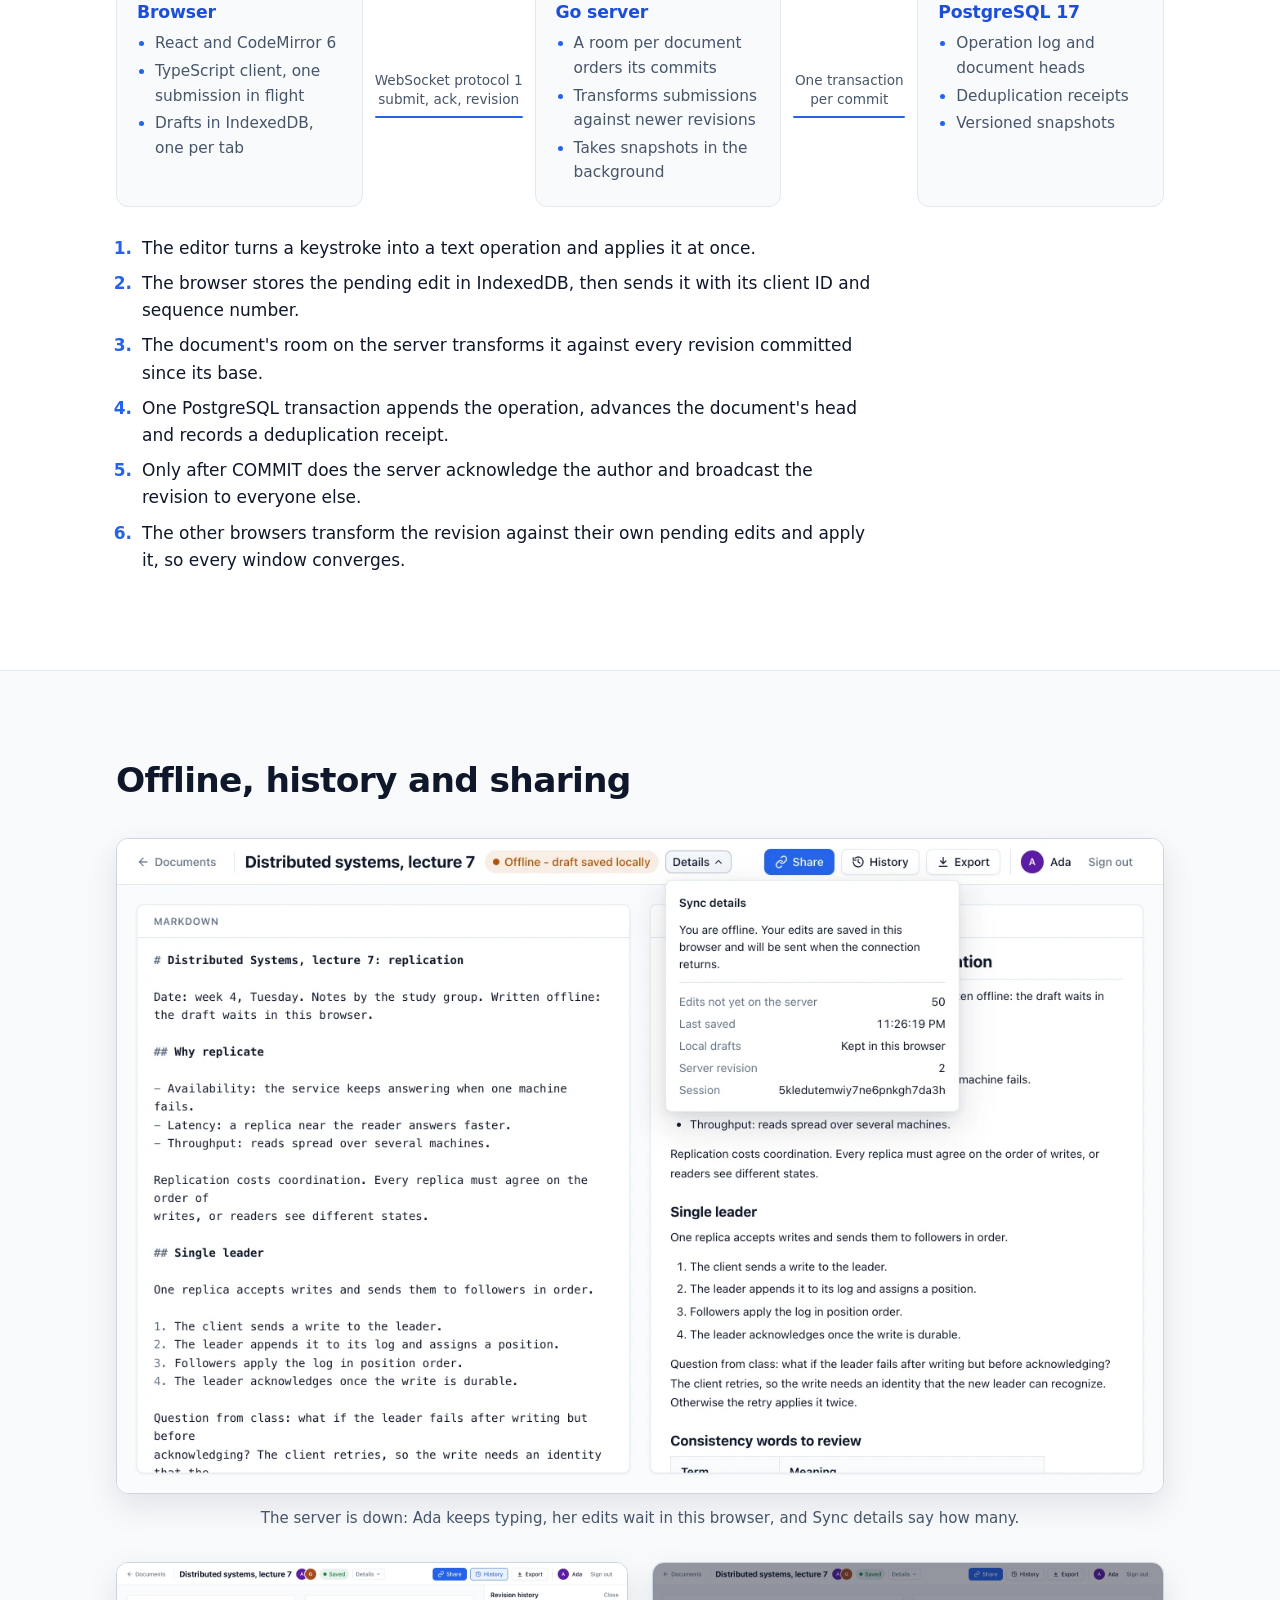
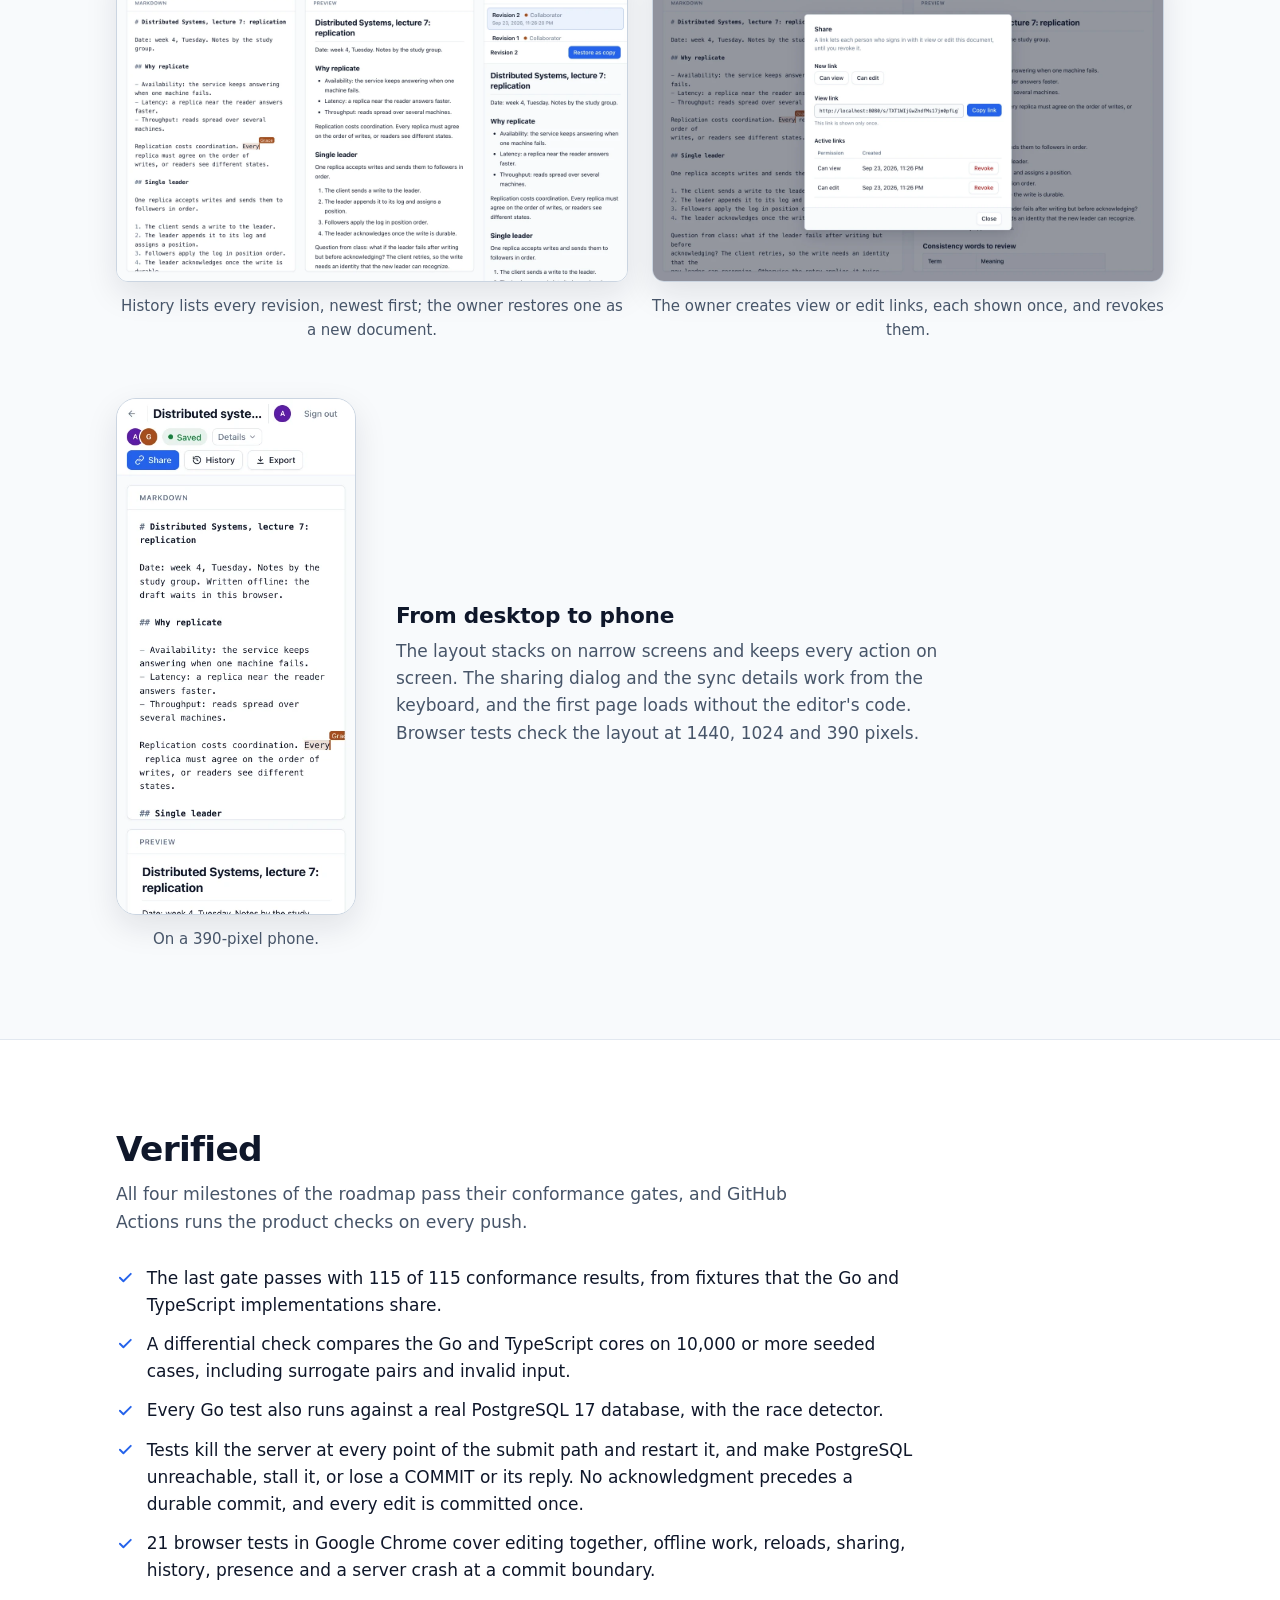
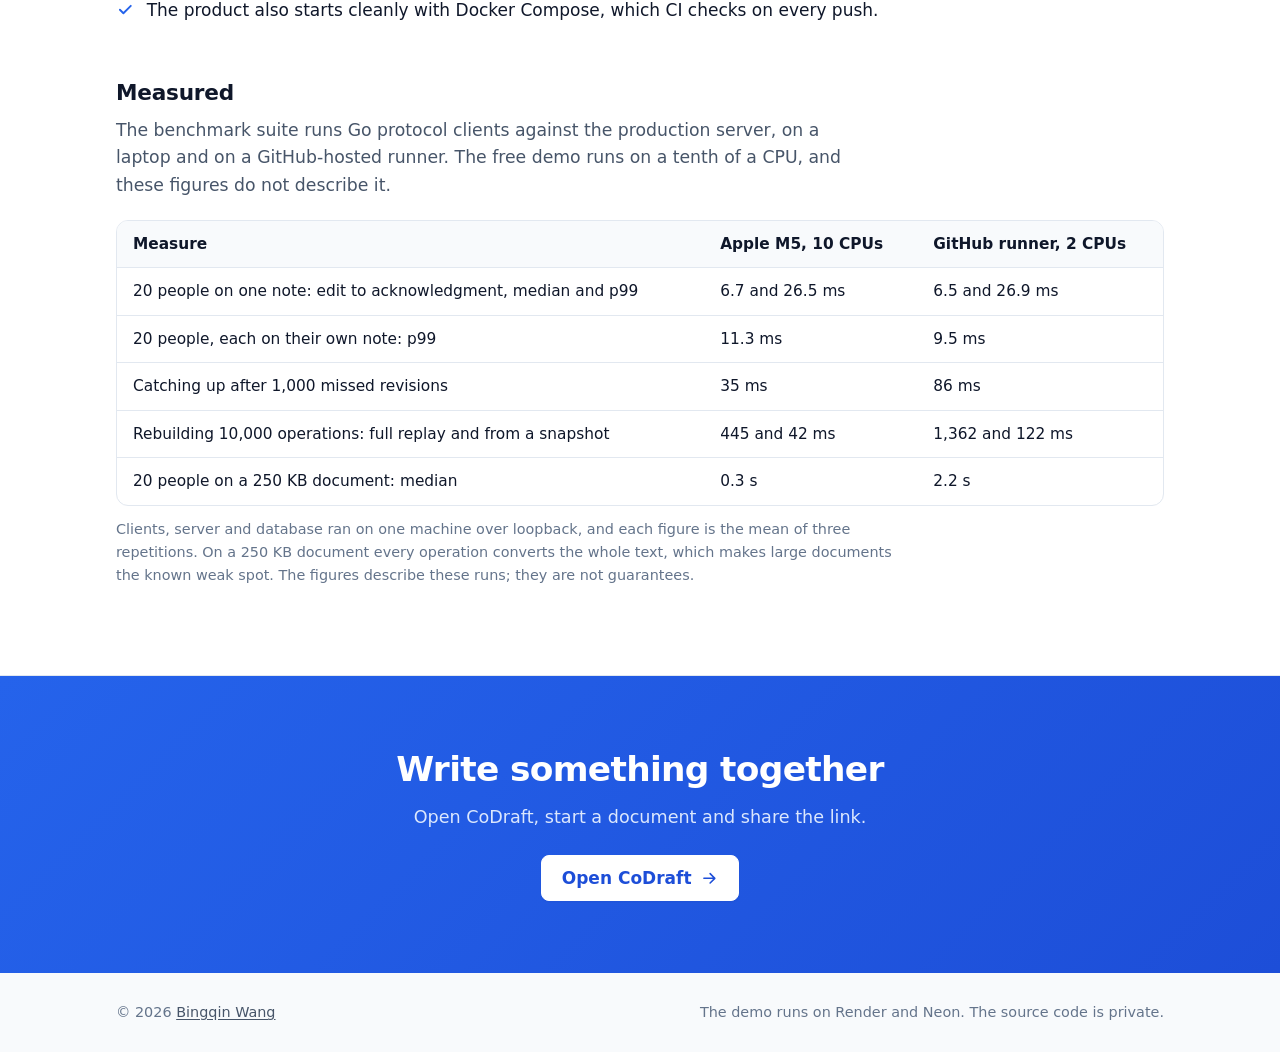
==== commit 4bd9c637: "Make /CoDraft/ CoDraft's own website with an Open CoDraft button - A standalone page in the colors a" ====
--- a/site/CoDraft/index.html
+++ b/site/CoDraft/index.html
@@ -1,221 +1,256 @@
 <!DOCTYPE html>
-<html lang="en" data-theme="dark">
+<html lang="en">
 <head>
   <meta charset="utf-8">
   <meta name="viewport" content="width=device-width, initial-scale=1">
-  <title>CoDraft: a collaborative Markdown editor - Bingqin Wang</title>
-  <meta name="description" content="CoDraft is a collaborative Markdown editor with a Go server on PostgreSQL 17 and a TypeScript client: offline drafts, crash-safe saving, history and sharing.">
-  <meta name="theme-color" content="#171d2e">
+  <title>CoDraft: a collaborative Markdown editor</title>
+  <meta name="description" content="CoDraft is a collaborative Markdown editor: write together in the browser, keep working offline and through server crashes, browse the history and share links. Try the free public demo.">
+  <meta name="color-scheme" content="light">
+  <meta name="theme-color" content="#f8fafc">
   <meta property="og:title" content="CoDraft: a collaborative Markdown editor">
-  <meta property="og:description" content="Write Markdown together in the browser, keep working offline, through reloads and server crashes, and never lose an acknowledged edit.">
+  <meta property="og:description" content="Write Markdown together in the browser, keep working offline, through reloads and server crashes, and never lose an acknowledged edit. Try the public demo.">
   <meta property="og:url" content="https://bingqin2.github.io/CoDraft/">
   <meta property="og:type" content="website">
   <meta property="og:image" content="https://bingqin2.github.io/CoDraft/images/og.jpg">
+  <meta name="twitter:card" content="summary_large_image">
   <link rel="icon" href="favicon.svg" type="image/svg+xml">
   <link rel="canonical" href="https://bingqin2.github.io/CoDraft/">
-  <script>
-    (function () {
-      try {
-        var s = localStorage.getItem('theme');
-        var dark = window.matchMedia && window.matchMedia('(prefers-color-scheme: dark)').matches;
-        var theme = (s === 'light' || s === 'dark') ? s : (dark ? 'dark' : 'light');
-        document.documentElement.setAttribute('data-theme', theme);
-      } catch (e) {}
-    })();
-  </script>
-  <link rel="preconnect" href="https://fonts.googleapis.com">
-  <link rel="preconnect" href="https://fonts.gstatic.com" crossorigin>
-  <link rel="stylesheet" href="https://fonts.googleapis.com/css2?family=Source+Serif+4:ital,opsz,wght@0,8..60,400;0,8..60,600;1,8..60,400&display=swap">
-  <link rel="stylesheet" href="../assets/css/style.css">
   <link rel="stylesheet" href="codraft.css">
 </head>
 <body>
   <a class="skip-link" href="#main">Skip to content</a>
   <svg xmlns="http://www.w3.org/2000/svg" class="sprite" aria-hidden="true">
-    <!-- Icons: Font Awesome Free 6.5.2 by @fontawesome, https://fontawesome.com, CC BY 4.0. -->
-    <symbol id="i-sun" viewBox="0 0 512 512"><path d="M361.5 1.2c5 2.1 8.6 6.6 9.6 11.9L391 121l107.9 19.8c5.3 1 9.8 4.6 11.9 9.6s1.5 10.7-1.6 15.2L446.9 256l62.3 90.3c3.1 4.5 3.7 10.2 1.6 15.2s-6.6 8.6-11.9 9.6L391 391 371.1 498.9c-1 5.3-4.6 9.8-9.6 11.9s-10.7 1.5-15.2-1.6L256 446.9l-90.3 62.3c-4.5 3.1-10.2 3.7-15.2 1.6s-8.6-6.6-9.6-11.9L121 391 13.1 371.1c-5.3-1-9.8-4.6-11.9-9.6s-1.5-10.7 1.6-15.2L65.1 256 2.8 165.7c-3.1-4.5-3.7-10.2-1.6-15.2s6.6-8.6 11.9-9.6L121 121 140.9 13.1c1-5.3 4.6-9.8 9.6-11.9s10.7-1.5 15.2 1.6L256 65.1 346.3 2.8c4.5-3.1 10.2-3.7 15.2-1.6zM160 256a96 96 0 1 1 192 0 96 96 0 1 1 -192 0zm224 0a128 128 0 1 0 -256 0 128 128 0 1 0 256 0z"/></symbol>
-    <symbol id="i-moon" viewBox="0 0 384 512"><path d="M223.5 32C100 32 0 132.3 0 256S100 480 223.5 480c60.6 0 115.5-24.2 155.8-63.4c5-4.9 6.3-12.5 3.1-18.7s-10.1-9.7-17-8.5c-9.8 1.7-19.8 2.6-30.1 2.6c-96.9 0-175.5-78.8-175.5-176c0-65.8 36-123.1 89.3-153.3c6.1-3.5 9.2-10.5 7.7-17.3s-7.3-11.9-14.3-12.5c-6.3-.5-12.6-.8-19-.8z"/></symbol>
+    <symbol id="i-arrow" viewBox="0 0 24 24"><path d="M5 12h14M13 6l6 6-6 6" fill="none" stroke="currentColor" stroke-width="2" stroke-linecap="round" stroke-linejoin="round"/></symbol>
+    <symbol id="i-info" viewBox="0 0 24 24"><circle cx="12" cy="12" r="9" fill="none" stroke="currentColor" stroke-width="2"/><path d="M12 11v5M12 7.5h.01" fill="none" stroke="currentColor" stroke-width="2" stroke-linecap="round"/></symbol>
+    <symbol id="i-check" viewBox="0 0 24 24"><path d="M5 12.5l4.5 4.5L19 7.5" fill="none" stroke="currentColor" stroke-width="2.4" stroke-linecap="round" stroke-linejoin="round"/></symbol>
   </svg>
 
-  <header class="navbar">
-    <div class="navbar-inner">
-      <button class="navbar-avatar" id="navbar-avatar" type="button" aria-label="Back to top">
-        <img src="../assets/img/avatar-256.png" alt="" width="256" height="256">
-      </button>
-      <a class="brand" href="/" aria-label="Bingqin Wang, home"><strong>Bingqin</strong> Wang</a>
-      <button class="theme-toggle" id="theme-toggle" type="button" aria-label="Switch to light theme" title="Switch to light theme">
-        <svg class="icon" data-theme-icon="light" aria-hidden="true"><use href="#i-sun"/></svg>
-        <svg class="icon" data-theme-icon="dark" aria-hidden="true"><use href="#i-moon"/></svg>
-      </button>
+  <header class="topbar">
+    <div class="wrap topbar-inner">
+      <a class="brand" href="./">
+        <svg class="logo" viewBox="0 0 32 32" aria-hidden="true" focusable="false"><rect width="32" height="32" rx="8" fill="#2563eb"/><path d="M20.5 11.5a6.4 6.4 0 1 0 0 9" fill="none" stroke="#ffffff" stroke-width="3" stroke-linecap="round"/><rect x="22" y="12.5" width="2.6" height="7" rx="1.3" fill="#ffffff"/></svg>
+        CoDraft
+      </a>
+      <nav class="nav" aria-label="Sections">
+        <a href="#try">Try it</a>
+        <a href="#features">Features</a>
+        <a href="#how">How it works</a>
+        <a href="#verified">Verified</a>
+      </nav>
+      <a class="button primary" href="https://codraft-demo.onrender.com/">Open CoDraft</a>
     </div>
-    <div class="ribbon" aria-hidden="true"></div>
   </header>
 
-  <main id="main" class="project">
-    <nav class="crumbs" aria-label="Breadcrumb"><a href="/">Home</a> / <a href="/#projects">Projects</a> / <span aria-current="page">CoDraft</span></nav>
-
-    <h1 class="title">
-      <svg class="logo" viewBox="0 0 32 32" aria-hidden="true" focusable="false"><rect width="32" height="32" rx="8" fill="#2563eb"/><path d="M20.5 11.5a6.4 6.4 0 1 0 0 9" fill="none" stroke="#ffffff" stroke-width="3" stroke-linecap="round"/><rect x="22" y="12.5" width="2.6" height="7" rx="1.3" fill="#ffffff"/></svg>
-      CoDraft
-    </h1>
-    <p class="lede">A collaborative Markdown editor for students and small teams. People write together in the browser, keep working through lost connections, reloads and server crashes, and never lose an edit the server has acknowledged.</p>
-    <ul class="chips" aria-label="Technologies">
-      <li>Go 1.27</li>
-      <li>TypeScript</li>
-      <li>React</li>
-      <li>CodeMirror 6</li>
-      <li>PostgreSQL 17</li>
-      <li>WebSocket</li>
-      <li>IndexedDB</li>
-      <li>Docker Compose</li>
-    </ul>
-    <p class="note">All four milestones of its roadmap pass their conformance gates, and CI runs the product checks on every push. The source code is private for now.</p>
-
-    <figure class="shot">
-      <img src="images/document-1280.webp" srcset="images/document-1280.webp 1280w, images/document.webp 2560w" sizes="(max-width: 1080px) calc(100vw - 2.5rem), 1040px" width="1280" height="800" fetchpriority="high" alt="The CoDraft editor: Markdown source on the left, the rendered preview on the right, two people online and the status Saved. Grace's cursor and selection are marked in Ada's editor.">
-      <figcaption>Ada and Grace edit one note. Grace's cursor and selection appear in Ada's editor, and the preview renders the Markdown.</figcaption>
-    </figure>
-
-    <section aria-labelledby="features-title">
-      <h2 id="features-title">What it does</h2>
-      <ul class="features">
-        <li>
-          <h3>Real-time editing</h3>
-          <p>Every change is a text operation, and the server puts a document's operations in one order. Each browser keeps one submission in flight and transforms incoming revisions against its pending edits, so every window reaches the same text.</p>
-        </li>
-        <li>
-          <h3>Offline and reloads</h3>
-          <p>A pending edit is stored in IndexedDB before it is sent. After a reload, a closed tab or a lost connection the draft comes back and is sent again, and the server never applies it twice. Past the recovery limits the draft is kept, to export or save as a new document.</p>
-        </li>
-        <li>
-          <h3>Crash-safe saving</h3>
-          <p>An edit is acknowledged and broadcast only after its PostgreSQL transaction commits. A restarted server rebuilds each document from its newest valid snapshot and the operations after it, and snapshots never delete history.</p>
-        </li>
-        <li>
-          <h3>History and restore</h3>
-          <p>Every revision is kept. Anyone who can view a document browses its history and previews a revision. The owner restores one as a new document, which never changes the original while others edit it.</p>
-        </li>
-        <li>
-          <h3>Sharing links</h3>
-          <p>The owner creates links that let a signed-in person view or edit. A new link is shown once, and revoking it removes every access granted through it and closes those sessions.</p>
-        </li>
-        <li>
-          <h3>Presence and limits</h3>
-          <p>Everyone sees who else is online and where their cursors are, and Sync details explain the saving state in words. Every server limit, from sessions per document to the operation rate, is enforced and tested at its boundary.</p>
-        </li>
-      </ul>
-    </section>
-
-    <section aria-labelledby="design-title">
-      <h2 id="design-title">How an edit travels</h2>
-      <p class="section-lede">Server-ordered operational transformation: one Go process orders each document's edits, and Go and TypeScript implement the same transformation rules, checked against shared test cases.</p>
-      <div class="architecture">
-        <div class="node">
-          <h3>Browser</h3>
-          <ul>
-            <li>React and CodeMirror 6</li>
-            <li>TypeScript client, one submission in flight</li>
-            <li>Drafts in IndexedDB, one per tab</li>
-          </ul>
-        </div>
-        <div class="wire">WebSocket protocol 1<br>submit, ack, revision</div>
-        <div class="node">
-          <h3>Go server</h3>
-          <ul>
-            <li>A room per document orders its commits</li>
-            <li>Transforms submissions against newer revisions</li>
-            <li>Takes snapshots in the background</li>
-          </ul>
-        </div>
-        <div class="wire">One transaction<br>per commit</div>
-        <div class="node">
-          <h3>PostgreSQL 17</h3>
-          <ul>
-            <li>Operation log and document heads</li>
-            <li>Deduplication receipts</li>
-            <li>Versioned snapshots</li>
-          </ul>
-        </div>
-      </div>
-      <ol class="steps">
-        <li>The editor turns a keystroke into a text operation and applies it at once.</li>
-        <li>The browser stores the pending edit in IndexedDB, then sends it with its client ID and sequence number.</li>
-        <li>The document's room on the server transforms it against every revision committed since its base.</li>
-        <li>One PostgreSQL transaction appends the operation, advances the document's head and records a deduplication receipt.</li>
-        <li>Only after COMMIT does the server acknowledge the author and broadcast the revision to everyone else.</li>
-        <li>The other browsers transform the revision against their own pending edits and apply it, so every window converges.</li>
-      </ol>
-    </section>
-
-    <section aria-labelledby="screens-title">
-      <h2 id="screens-title">Offline, history and sharing</h2>
-      <div class="gallery">
-        <figure class="wide">
-          <img src="images/offline-1280.webp" srcset="images/offline-1280.webp 1280w, images/offline.webp 2560w" sizes="(max-width: 1080px) calc(100vw - 2.5rem), 1040px" width="1280" height="800" loading="lazy" decoding="async" alt="The server is down. The status reads Offline - draft saved locally, and the Sync details panel shows 50 edits not yet on the server, kept in this browser.">
-          <figcaption>The server is down: Ada keeps typing, her edits wait in this browser, and Sync details say how many.</figcaption>
-        </figure>
-        <figure>
-          <img src="images/history-1280.webp" srcset="images/history-1280.webp 1280w, images/history.webp 2560w" sizes="(max-width: 640px) calc(100vw - 2.5rem), (max-width: 1080px) calc(50vw - 2rem), 510px" width="1280" height="800" loading="lazy" decoding="async" alt="The revision history panel beside the editor, with a revision selected, its preview and a Restore as copy button.">
-          <figcaption>History lists every revision, newest first; the owner restores one as a new document.</figcaption>
-        </figure>
-        <figure>
-          <img src="images/share-1280.webp" srcset="images/share-1280.webp 1280w, images/share.webp 2560w" sizes="(max-width: 640px) calc(100vw - 2.5rem), (max-width: 1080px) calc(50vw - 2rem), 510px" width="1280" height="800" loading="lazy" decoding="async" alt="The Share dialog with Can view and Can edit buttons, a new view link with Copy link, and the active links with Revoke buttons.">
-          <figcaption>The owner creates view or edit links, each shown once, and revokes them.</figcaption>
-        </figure>
-      </div>
-    </section>
-
-    <section aria-labelledby="phone-title">
-      <div class="phone-row">
-        <figure>
-          <img src="images/phone-390.webp" srcset="images/phone-390.webp 390w, images/phone.webp 780w" sizes="(max-width: 640px) 16rem, 15rem" width="390" height="844" loading="lazy" decoding="async" alt="CoDraft on a phone: the title, the online users, the status Saved and the Share, History and Export buttons above the editor.">
-          <figcaption>On a 390-pixel phone.</figcaption>
-        </figure>
-        <div>
-          <h2 id="phone-title">From desktop to phone</h2>
-          <p>The layout stacks on narrow screens and keeps every action on screen. The sharing dialog and the sync details work from the keyboard, and the first page loads without the editor's code. Browser tests check the layout at 1440, 1024 and 390 pixels.</p>
-        </div>
-      </div>
-    </section>
-
-    <section aria-labelledby="checks-title">
-      <h2 id="checks-title">Verified</h2>
-      <ul class="checks">
-        <li>All four milestone gates pass, the last with 115 of 115 conformance results, from fixtures that the Go and TypeScript implementations share.</li>
-        <li>A differential check compares the Go and TypeScript cores on 10,000 or more seeded cases, including surrogate pairs and invalid input.</li>
-        <li>Every Go test also runs against a real PostgreSQL 17 database, with the race detector.</li>
-        <li>Tests kill the server at every point of the submit path and restart it, and make PostgreSQL unreachable, stall it, or lose a COMMIT or its reply. No acknowledgment precedes a durable commit, and every edit is committed once.</li>
-        <li>21 browser tests in Google Chrome cover editing together, offline work, reloads, sharing, history, presence and a server crash at a commit boundary.</li>
-        <li>On every push, GitHub Actions runs the product checks, including a clean start with Docker Compose.</li>
-      </ul>
-    </section>
-
-    <section aria-labelledby="numbers-title">
-      <h2 id="numbers-title">Measured</h2>
-      <p class="section-lede">The benchmark suite runs Go protocol clients against the production server, on a laptop and on a GitHub-hosted runner.</p>
-      <div class="table-wrap">
-        <table class="facts">
-          <thead>
-            <tr><th scope="col">Measure</th><th scope="col">Apple M5, 10 CPUs</th><th scope="col">GitHub runner, 2 CPUs</th></tr>
-          </thead>
-          <tbody>
-            <tr><th scope="row">20 people on one note: edit to acknowledgment, median and p99</th><td>6.7 and 26.5 ms</td><td>6.5 and 26.9 ms</td></tr>
-            <tr><th scope="row">20 people, each on their own note: p99</th><td>11.3 ms</td><td>9.5 ms</td></tr>
-            <tr><th scope="row">Catching up after 1,000 missed revisions</th><td>35 ms</td><td>86 ms</td></tr>
-            <tr><th scope="row">Rebuilding 10,000 operations: full replay and from a snapshot</th><td>445 and 42 ms</td><td>1,362 and 122 ms</td></tr>
-            <tr><th scope="row">20 people on a 250 KB document: median</th><td>0.3 s</td><td>2.2 s</td></tr>
-          </tbody>
-        </table>
-      </div>
-      <p class="fine">Clients, server and database ran on one machine over loopback, and each figure is the mean of three repetitions. On a 250 KB document every operation converts the whole text, which makes large documents the known weak spot. The figures describe these runs; they are not guarantees.</p>
+  <main id="main">
+    <section class="hero" aria-labelledby="hero-title">
+      <div class="wrap hero-text">
+        <p class="eyebrow">Collaborative Markdown editor</p>
+        <h1 id="hero-title">Write Markdown together, online or off.</h1>
+        <p class="lede">CoDraft is for students and small teams. People write together in the browser, keep working through lost connections, reloads and server crashes, and never lose an edit the server has acknowledged.</p>
+        <div class="actions">
+          <a class="button primary large" href="https://codraft-demo.onrender.com/">Open CoDraft <svg class="icon" aria-hidden="true"><use href="#i-arrow"/></svg></a>
+          <a class="button large" href="#try">Try it in four steps</a>
+        </div>
+        <p class="demo-note"><svg class="icon" aria-hidden="true"><use href="#i-info"/></svg><span>A free public demo. Its server sleeps after 15 quiet minutes, so the first visit can take about a minute. Anyone can sign up, so don't store anything private.</span></p>
+        <ul class="chips" aria-label="Built with">
+          <li>Go 1.27</li>
+          <li>TypeScript</li>
+          <li>React</li>
+          <li>CodeMirror 6</li>
+          <li>PostgreSQL 17</li>
+          <li>WebSocket</li>
+          <li>IndexedDB</li>
+          <li>Docker</li>
+        </ul>
+      </div>
+      <figure class="wrap shot">
+        <div class="window">
+          <div class="window-bar" aria-hidden="true"><span></span><span></span><span></span><code>codraft-demo.onrender.com</code></div>
+          <img src="images/document-1280.webp" srcset="images/document-1280.webp 1280w, images/document.webp 2560w" sizes="(max-width: 640px) calc(100vw - 34px), (max-width: 1088px) calc(100vw - 42px), 1046px" width="1280" height="800" fetchpriority="high" alt="The CoDraft editor: Markdown source on the left, the rendered preview on the right, two people online and the status Saved. Grace's cursor and selection are marked in Ada's editor.">
+        </div>
+        <figcaption>Ada and Grace edit one note. Grace's cursor and selection appear in Ada's editor, and the preview renders the Markdown.</figcaption>
+      </figure>
+    </section>
+
+    <section id="try" class="band" aria-labelledby="try-title">
+      <div class="wrap">
+        <h2 id="try-title">Try it in four steps</h2>
+        <p class="section-lede">Two browser windows are enough, or send the link to a friend.</p>
+        <ol class="try-steps">
+          <li>
+            <h3>Create an account</h3>
+            <p><a href="https://codraft-demo.onrender.com/register">Create an account</a> with any email address and a password. The address is only your sign-in name: CoDraft sends no mail.</p>
+          </li>
+          <li>
+            <h3>Start a document</h3>
+            <p>Choose New document and write Markdown. The preview shows how it renders, and the status says when your edits are saved.</p>
+          </li>
+          <li>
+            <h3>Write together</h3>
+            <p>Choose Share, then Can edit, and Copy link. Open the link in another browser and sign in with a second account: both windows show each other's edits and cursors.</p>
+          </li>
+          <li>
+            <h3>Go offline</h3>
+            <p>Turn off the network and keep typing. The status changes to Offline - draft saved locally, and the edits are sent when the connection returns.</p>
+          </li>
+        </ol>
+      </div>
+    </section>
+
+    <section id="features" aria-labelledby="features-title">
+      <div class="wrap">
+        <h2 id="features-title">What it does</h2>
+        <ul class="features">
+          <li>
+            <h3>Real-time editing</h3>
+            <p>Every change is a text operation, and the server puts a document's operations in one order. Each browser keeps one submission in flight and transforms incoming revisions against its pending edits, so every window reaches the same text.</p>
+          </li>
+          <li>
+            <h3>Offline and reloads</h3>
+            <p>A pending edit is stored in IndexedDB before it is sent. After a reload, a closed tab or a lost connection the draft comes back and is sent again, and the server never applies it twice. Past the recovery limits the draft is kept, to export or save as a new document.</p>
+          </li>
+          <li>
+            <h3>Crash-safe saving</h3>
+            <p>An edit is acknowledged and broadcast only after its PostgreSQL transaction commits. A restarted server rebuilds each document from its newest valid snapshot and the operations after it, and snapshots never delete history.</p>
+          </li>
+          <li>
+            <h3>History and restore</h3>
+            <p>Every revision is kept. Anyone who can view a document browses its history and previews a revision. The owner restores one as a new document, which never changes the original while others edit it.</p>
+          </li>
+          <li>
+            <h3>Sharing links</h3>
+            <p>The owner creates links that let a signed-in person view or edit. A new link is shown once, and revoking it removes every access granted through it and closes those sessions.</p>
+          </li>
+          <li>
+            <h3>Presence and limits</h3>
+            <p>Everyone sees who else is online and where their cursors are, and Sync details explain the saving state in words. Every server limit, from sessions per document to the operation rate, is enforced and tested at its boundary.</p>
+          </li>
+        </ul>
+      </div>
+    </section>
+
+    <section id="how" class="band" aria-labelledby="how-title">
+      <div class="wrap">
+        <h2 id="how-title">How an edit travels</h2>
+        <p class="section-lede">Server-ordered operational transformation: one Go process orders each document's edits, and Go and TypeScript implement the same transformation rules, checked against shared test cases.</p>
+        <div class="architecture">
+          <div class="node">
+            <h3>Browser</h3>
+            <ul>
+              <li>React and CodeMirror 6</li>
+              <li>TypeScript client, one submission in flight</li>
+              <li>Drafts in IndexedDB, one per tab</li>
+            </ul>
+          </div>
+          <div class="wire">WebSocket protocol 1<br>submit, ack, revision</div>
+          <div class="node">
+            <h3>Go server</h3>
+            <ul>
+              <li>A room per document orders its commits</li>
+              <li>Transforms submissions against newer revisions</li>
+              <li>Takes snapshots in the background</li>
+            </ul>
+          </div>
+          <div class="wire">One transaction<br>per commit</div>
+          <div class="node">
+            <h3>PostgreSQL 17</h3>
+            <ul>
+              <li>Operation log and document heads</li>
+              <li>Deduplication receipts</li>
+              <li>Versioned snapshots</li>
+            </ul>
+          </div>
+        </div>
+        <ol class="steps">
+          <li>The editor turns a keystroke into a text operation and applies it at once.</li>
+          <li>The browser stores the pending edit in IndexedDB, then sends it with its client ID and sequence number.</li>
+          <li>The document's room on the server transforms it against every revision committed since its base.</li>
+          <li>One PostgreSQL transaction appends the operation, advances the document's head and records a deduplication receipt.</li>
+          <li>Only after COMMIT does the server acknowledge the author and broadcast the revision to everyone else.</li>
+          <li>The other browsers transform the revision against their own pending edits and apply it, so every window converges.</li>
+        </ol>
+      </div>
+    </section>
+
+    <section id="screens" aria-labelledby="screens-title">
+      <div class="wrap">
+        <h2 id="screens-title">Offline, history and sharing</h2>
+        <div class="gallery">
+          <figure class="wide">
+            <img src="images/offline-1280.webp" srcset="images/offline-1280.webp 1280w, images/offline.webp 2560w" sizes="(max-width: 640px) calc(100vw - 32px), (max-width: 1088px) calc(100vw - 40px), 1048px" width="1280" height="800" loading="lazy" decoding="async" alt="The server is down. The status reads Offline - draft saved locally, and the Sync details panel shows 50 edits not yet on the server, kept in this browser.">
+            <figcaption>The server is down: Ada keeps typing, her edits wait in this browser, and Sync details say how many.</figcaption>
+          </figure>
+          <figure>
+            <img src="images/history-1280.webp" srcset="images/history-1280.webp 1280w, images/history.webp 2560w" sizes="(max-width: 640px) calc(100vw - 32px), (max-width: 1088px) calc(50vw - 32px), 512px" width="1280" height="800" loading="lazy" decoding="async" alt="The revision history panel beside the editor, with a revision selected, its preview and a Restore as copy button.">
+            <figcaption>History lists every revision, newest first; the owner restores one as a new document.</figcaption>
+          </figure>
+          <figure>
+            <img src="images/share-1280.webp" srcset="images/share-1280.webp 1280w, images/share.webp 2560w" sizes="(max-width: 640px) calc(100vw - 32px), (max-width: 1088px) calc(50vw - 32px), 512px" width="1280" height="800" loading="lazy" decoding="async" alt="The Share dialog with Can view and Can edit buttons, a new view link with Copy link, and the active links with Revoke buttons.">
+            <figcaption>The owner creates view or edit links, each shown once, and revokes them.</figcaption>
+          </figure>
+        </div>
+        <div class="phone-row">
+          <figure>
+            <img src="images/phone-390.webp" srcset="images/phone-390.webp 390w, images/phone.webp 780w" sizes="(max-width: 640px) 16rem, 15rem" width="390" height="844" loading="lazy" decoding="async" alt="CoDraft on a phone: the title, the online users, the status Saved and the Share, History and Export buttons above the editor.">
+            <figcaption>On a 390-pixel phone.</figcaption>
+          </figure>
+          <div>
+            <h3>From desktop to phone</h3>
+            <p>The layout stacks on narrow screens and keeps every action on screen. The sharing dialog and the sync details work from the keyboard, and the first page loads without the editor's code. Browser tests check the layout at 1440, 1024 and 390 pixels.</p>
+          </div>
+        </div>
+      </div>
+    </section>
+
+    <section id="verified" class="band" aria-labelledby="verified-title">
+      <div class="wrap">
+        <h2 id="verified-title">Verified</h2>
+        <p class="section-lede">All four milestones of the roadmap pass their conformance gates, and GitHub Actions runs the product checks on every push.</p>
+        <ul class="checks">
+          <li><svg class="icon" aria-hidden="true"><use href="#i-check"/></svg><span>The last gate passes with 115 of 115 conformance results, from fixtures that the Go and TypeScript implementations share.</span></li>
+          <li><svg class="icon" aria-hidden="true"><use href="#i-check"/></svg><span>A differential check compares the Go and TypeScript cores on 10,000 or more seeded cases, including surrogate pairs and invalid input.</span></li>
+          <li><svg class="icon" aria-hidden="true"><use href="#i-check"/></svg><span>Every Go test also runs against a real PostgreSQL 17 database, with the race detector.</span></li>
+          <li><svg class="icon" aria-hidden="true"><use href="#i-check"/></svg><span>Tests kill the server at every point of the submit path and restart it, and make PostgreSQL unreachable, stall it, or lose a COMMIT or its reply. No acknowledgment precedes a durable commit, and every edit is committed once.</span></li>
+          <li><svg class="icon" aria-hidden="true"><use href="#i-check"/></svg><span>21 browser tests in Google Chrome cover editing together, offline work, reloads, sharing, history, presence and a server crash at a commit boundary.</span></li>
+          <li><svg class="icon" aria-hidden="true"><use href="#i-check"/></svg><span>The product also starts cleanly with Docker Compose, which CI checks on every push.</span></li>
+        </ul>
+
+        <h3 class="table-title" id="numbers-title">Measured</h3>
+        <p class="section-lede">The benchmark suite runs Go protocol clients against the production server, on a laptop and on a GitHub-hosted runner. The free demo runs on a tenth of a CPU, and these figures do not describe it.</p>
+        <div class="table-wrap">
+          <table class="facts" aria-labelledby="numbers-title">
+            <thead>
+              <tr><th scope="col">Measure</th><th scope="col">Apple M5, 10 CPUs</th><th scope="col">GitHub runner, 2 CPUs</th></tr>
+            </thead>
+            <tbody>
+              <tr><th scope="row">20 people on one note: edit to acknowledgment, median and p99</th><td>6.7 and 26.5 ms</td><td>6.5 and 26.9 ms</td></tr>
+              <tr><th scope="row">20 people, each on their own note: p99</th><td>11.3 ms</td><td>9.5 ms</td></tr>
+              <tr><th scope="row">Catching up after 1,000 missed revisions</th><td>35 ms</td><td>86 ms</td></tr>
+              <tr><th scope="row">Rebuilding 10,000 operations: full replay and from a snapshot</th><td>445 and 42 ms</td><td>1,362 and 122 ms</td></tr>
+              <tr><th scope="row">20 people on a 250 KB document: median</th><td>0.3 s</td><td>2.2 s</td></tr>
+            </tbody>
+          </table>
+        </div>
+        <p class="fine">Clients, server and database ran on one machine over loopback, and each figure is the mean of three repetitions. On a 250 KB document every operation converts the whole text, which makes large documents the known weak spot. The figures describe these runs; they are not guarantees.</p>
+      </div>
+    </section>
+
+    <section class="cta" aria-labelledby="cta-title">
+      <div class="wrap cta-inner">
+        <h2 id="cta-title">Write something together</h2>
+        <p>Open CoDraft, start a document and share the link.</p>
+        <a class="button large inverse" href="https://codraft-demo.onrender.com/">Open CoDraft <svg class="icon" aria-hidden="true"><use href="#i-arrow"/></svg></a>
+      </div>
     </section>
   </main>
 
   <footer class="footer">
-    <p>&copy; 2026 Bingqin Wang &middot; <a href="https://github.com/bingqin2/bingqin2.github.io">Source</a></p>
+    <div class="wrap footer-inner">
+      <p>&copy; 2026 <a href="https://bingqin2.github.io/">Bingqin Wang</a></p>
+      <p>The demo runs on Render and Neon. The source code is private.</p>
+    </div>
   </footer>
 
-  <script src="../assets/js/main.js" defer></script>
   <!-- Cloudflare Web Analytics --><script type="module" src="https://static.cloudflareinsights.com/beacon.min.js" data-cf-beacon='{"token": "325764b6e20245dda714be3e5b65f8bf"}'></script><!-- End Cloudflare Web Analytics -->
 </body>
 </html>
--- a/site/CoDraft/codraft.css
+++ b/site/CoDraft/codraft.css
@@ -1,138 +1,339 @@
-/* The CoDraft project page. Colors come from the site's tokens in
-   assets/css/style.css, so the page follows the light and dark themes. */
-.project {
-  width: 100%;
-  max-width: 1080px;
+/* CoDraft's own site. The colors, type and radius come from the product's
+   visual foundation (web/src/app/styles.css in the CoDraft repository), at
+   landing-page sizes, so that the page and the application look alike. */
+:root {
+  --background: #f8fafc;
+  --surface: #ffffff;
+  --text: #0f172a;
+  --secondary: #475569;
+  --muted: #64748b;
+  --border: #e2e8f0;
+  --border-strong: #cbd5e1;
+  --primary: #2563eb;
+  --primary-strong: #1d4ed8;
+  --primary-soft: #eef3fe;
+  --radius: 8px;
+  --shadow: 0 1px 2px rgba(15, 23, 42, .05);
+  --shadow-raised: 0 24px 60px rgba(15, 23, 42, .14), 0 4px 12px rgba(15, 23, 42, .06);
+  --mono: ui-monospace, SFMono-Regular, "SF Mono", Menlo, Consolas, "Liberation Mono", monospace;
+  color-scheme: light;
+  scroll-behavior: smooth;
+}
+@media (prefers-reduced-motion: reduce) {
+  :root { scroll-behavior: auto; }
+}
+
+*, *::before, *::after { box-sizing: border-box; }
+body {
+  margin: 0;
+  background: var(--background);
+  color: var(--text);
+  font-family: system-ui, -apple-system, "Segoe UI", Roboto, "Helvetica Neue", Arial, sans-serif;
+  font-size: 1.0625rem;
+  line-height: 1.6;
+  -webkit-font-smoothing: antialiased;
+  -moz-osx-font-smoothing: grayscale;
+}
+h1, h2, h3 { margin: 0; line-height: 1.25; letter-spacing: -.01em; }
+p { margin: 0; }
+a { color: var(--primary); text-underline-offset: 2px; }
+a:hover { color: var(--primary-strong); }
+:focus-visible { outline: 2px solid var(--primary); outline-offset: 2px; border-radius: 2px; }
+img { max-width: 100%; }
+.sprite { display: none; }
+.icon { width: 1.1em; height: 1.1em; flex: none; }
+.wrap { width: 100%; max-width: 1088px; margin: 0 auto; padding: 0 20px; }
+
+.skip-link {
+  position: absolute;
+  top: -100px;
+  left: 16px;
+  z-index: 20;
+  padding: 8px 12px;
+  border-radius: var(--radius);
+  background: var(--primary);
+  color: #ffffff;
+  font-weight: 600;
+}
+.skip-link:focus { top: 12px; color: #ffffff; }
+
+/* Buttons, as in the product */
+.button {
+  display: inline-flex;
+  align-items: center;
+  justify-content: center;
+  gap: 8px;
+  height: 36px;
+  padding: 0 14px;
+  border: 1px solid var(--border-strong);
+  border-radius: var(--radius);
+  background: var(--surface);
+  box-shadow: var(--shadow);
+  color: var(--text);
+  font-size: .9375rem;
+  font-weight: 600;
+  line-height: 1;
+  text-decoration: none;
+  white-space: nowrap;
+  transition: background-color 120ms, border-color 120ms, color 120ms;
+}
+.button:hover { background: #f1f5f9; color: var(--text); }
+.button.primary { border-color: var(--primary); background: var(--primary); color: #ffffff; }
+.button.primary:hover { border-color: var(--primary-strong); background: var(--primary-strong); color: #ffffff; }
+.button.large { height: 46px; padding: 0 20px; font-size: 1.0625rem; }
+.button.inverse { border-color: #ffffff; background: #ffffff; color: var(--primary-strong); }
+.button.inverse:hover { background: var(--primary-soft); color: var(--primary-strong); }
+
+/* Top bar */
+.topbar {
+  position: sticky;
+  top: 0;
+  z-index: 10;
+  border-bottom: 1px solid var(--border);
+  background: rgba(248, 250, 252, .88);
+  -webkit-backdrop-filter: saturate(1.4) blur(10px);
+  backdrop-filter: saturate(1.4) blur(10px);
+}
+.topbar-inner { display: flex; align-items: center; gap: 24px; height: 60px; }
+.brand {
+  display: inline-flex;
+  align-items: center;
+  gap: 10px;
+  color: var(--text);
+  font-size: 1.15rem;
+  font-weight: 700;
+  text-decoration: none;
+}
+.brand:hover { color: var(--text); }
+.logo { width: 28px; height: 28px; flex: none; }
+.nav { display: flex; gap: 22px; margin-left: auto; }
+.nav a { color: var(--secondary); font-size: .9375rem; font-weight: 500; text-decoration: none; }
+.nav a:hover { color: var(--text); }
+section[id] { scroll-margin-top: 68px; }
+
+/* Hero */
+.hero {
+  padding: 76px 0 72px;
+  background:
+    radial-gradient(1100px 460px at 50% -80px, #dbe7fd 0%, rgba(219, 231, 253, 0) 72%),
+    var(--background);
+}
+.hero-text { display: flex; flex-direction: column; align-items: center; text-align: center; }
+.eyebrow {
+  margin-bottom: 20px;
+  padding: 4px 12px;
+  border-radius: 999px;
+  background: var(--primary-soft);
+  color: var(--primary-strong);
+  font-size: .875rem;
+  font-weight: 600;
+}
+.hero h1 {
+  max-width: 14em;
+  font-size: clamp(2.3rem, 1.2rem + 4.2vw, 3.9rem);
+  font-weight: 800;
+  line-height: 1.07;
+  letter-spacing: -.028em;
+}
+.lede { max-width: 40rem; margin-top: 20px; color: var(--secondary); font-size: 1.2rem; line-height: 1.6; }
+.actions { display: flex; flex-wrap: wrap; justify-content: center; gap: 12px; margin-top: 32px; }
+.demo-note {
+  display: flex;
+  gap: 8px;
+  max-width: 38rem;
+  margin-top: 20px;
+  color: var(--secondary);
+  font-size: .9375rem;
+  line-height: 1.5;
+  text-align: left;
+}
+.demo-note .icon { margin-top: .15em; color: var(--primary); }
+.chips { display: flex; flex-wrap: wrap; justify-content: center; gap: 8px; margin: 28px 0 0; padding: 0; list-style: none; }
+.chips li {
+  padding: 2px 10px;
+  border: 1px solid var(--border);
+  border-radius: 999px;
+  background: var(--surface);
+  color: var(--secondary);
+  font-size: .875rem;
+}
+.shot { margin-top: 56px; }
+.window {
+  overflow: hidden;
+  border: 1px solid var(--border-strong);
+  border-radius: 12px;
+  background: var(--surface);
+  box-shadow: var(--shadow-raised);
+}
+.window-bar {
+  display: flex;
+  align-items: center;
+  gap: 7px;
+  height: 36px;
+  padding: 0 14px;
+  border-bottom: 1px solid var(--border);
+  background: #f1f5f9;
+}
+.window-bar span { width: 11px; height: 11px; border-radius: 50%; background: var(--border-strong); }
+.window-bar code {
   margin: 0 auto;
-  padding: 6rem 1.25rem 1rem;
-  line-height: 1.65;
-}
-.project section { margin: 3.4rem 0 0; }
-.project h2 {
-  margin: 0 0 .4rem;
-  font-size: 1.55rem;
-  font-weight: 600;
-  line-height: 1.3;
-}
-.project h3 { margin: 0 0 .3rem; font-size: 1.08rem; font-weight: 600; line-height: 1.4; }
-.section-lede { max-width: 46rem; margin: 0 0 1.4rem; color: var(--muted); }
-
-/* Introduction */
-.crumbs { margin: 0 0 1.4rem; font-size: .95rem; color: var(--muted); }
-.crumbs a { color: var(--accent); }
-.title {
+  padding: 2px 12px;
+  border-radius: 6px;
+  background: var(--surface);
+  color: var(--secondary);
+  font-family: var(--mono);
+  font-size: .8125rem;
+}
+.window img { display: block; width: 100%; height: auto; }
+figcaption { margin-top: 12px; color: var(--secondary); font-size: .9375rem; text-align: center; }
+
+/* Sections */
+main > section { padding: 88px 0; }
+.band { border-top: 1px solid var(--border); border-bottom: 1px solid var(--border); background: var(--surface); }
+main h2 { font-size: clamp(1.6rem, 1.2rem + 1.3vw, 2.15rem); font-weight: 750; letter-spacing: -.02em; }
+main h3 { font-size: 1.08rem; font-weight: 650; }
+.section-lede { max-width: 46rem; margin-top: 10px; color: var(--secondary); font-size: 1.08rem; }
+
+.try-steps {
+  display: grid;
+  grid-template-columns: repeat(4, minmax(0, 1fr));
+  gap: 16px;
+  margin: 36px 0 0;
+  padding: 0;
+  list-style: none;
+  counter-reset: step;
+}
+.try-steps li {
+  counter-increment: step;
+  padding: 20px;
+  border: 1px solid var(--border);
+  border-radius: 12px;
+  background: var(--background);
+}
+.try-steps li::before {
+  content: counter(step);
+  display: grid;
+  place-items: center;
+  width: 32px;
+  height: 32px;
+  margin-bottom: 14px;
+  border-radius: 50%;
+  background: var(--primary);
+  color: #ffffff;
+  font-weight: 700;
+}
+.try-steps p, .features p { margin-top: 6px; color: var(--secondary); font-size: .98rem; }
+
+.features {
+  display: grid;
+  grid-template-columns: repeat(3, minmax(0, 1fr));
+  gap: 16px;
+  margin: 36px 0 0;
+  padding: 0;
+  list-style: none;
+}
+.features li {
+  padding: 22px 22px 20px;
+  border: 1px solid var(--border);
+  border-top: 3px solid var(--primary);
+  border-radius: 12px;
+  background: var(--surface);
+  box-shadow: var(--shadow);
+}
+
+.architecture {
+  display: grid;
+  grid-template-columns: minmax(0, 1fr) auto minmax(0, 1fr) auto minmax(0, 1fr);
+  gap: 12px;
+  margin: 36px 0 28px;
+}
+.node { padding: 18px 20px; border: 1px solid var(--border); border-radius: 12px; background: var(--background); }
+.node h3 { color: var(--primary-strong); }
+.node ul { margin: 8px 0 0; padding-left: 18px; color: var(--secondary); font-size: .96rem; }
+.node li { margin: 3px 0; }
+.node li::marker { color: var(--primary); }
+.wire {
   display: flex;
-  align-items: center;
-  gap: .8rem;
-  margin: 0 0 .9rem;
-  font-size: clamp(2.2rem, 5vw, 3.1rem);
-  font-weight: 600;
-  line-height: 1.1;
-  letter-spacing: -.01em;
-}
-.title .logo { width: 1em; height: 1em; flex: none; border-radius: 22%; }
-.lede { max-width: 44rem; margin: 0 0 1.2rem; font-size: 1.22rem; line-height: 1.6; }
-.chips { display: flex; flex-wrap: wrap; gap: .45rem; margin: 0 0 1.2rem; padding: 0; list-style: none; }
-.chips li {
-  margin: 0;
-  padding: .15rem .7rem;
-  border-radius: 999px;
-  background: var(--tag-bg);
-  color: var(--accent);
-  font-size: .9rem;
-}
-.note { max-width: 44rem; margin: 0; color: var(--muted); }
-
-/* Screenshots */
-.shot { margin: 2.2rem 0 0; }
-.shot img, .gallery img, .phone-row img {
+  flex-direction: column;
+  align-items: center;
+  justify-content: center;
+  min-width: 7rem;
+  color: var(--secondary);
+  font-size: .85rem;
+  line-height: 1.35;
+  text-align: center;
+}
+.wire::after { content: ""; width: 100%; height: 2px; margin-top: 8px; border-radius: 2px; background: var(--primary); }
+.steps { max-width: 48rem; margin: 0; padding-left: 22px; }
+.steps li { margin: 8px 0; padding-left: 4px; }
+.steps li::marker { color: var(--primary); font-weight: 700; }
+
+.gallery { display: grid; grid-template-columns: repeat(2, minmax(0, 1fr)); gap: 32px 24px; margin-top: 36px; }
+.gallery figure, .phone-row figure { margin: 0; }
+.gallery .wide { grid-column: 1 / -1; }
+.gallery img, .phone-row img {
   display: block;
   width: 100%;
   height: auto;
-  border: 1px solid var(--card-border);
+  border: 1px solid var(--border-strong);
   border-radius: 12px;
-  box-shadow: 0 18px 44px var(--shadow);
-}
-.project figcaption { margin: .7rem .2rem 0; color: var(--muted); font-size: .95rem; text-align: center; }
-.gallery { display: grid; grid-template-columns: repeat(2, minmax(0, 1fr)); gap: 1.6rem 1.4rem; margin: 0; }
-.gallery figure { margin: 0; }
-.gallery .wide { grid-column: 1 / -1; }
-.phone-row { display: grid; grid-template-columns: minmax(0, 15rem) minmax(0, 1fr); gap: 2rem; align-items: center; }
-.phone-row figure { margin: 0; }
-.phone-row img { border-radius: 18px; }
-
-/* Features */
-.features { display: grid; grid-template-columns: repeat(3, minmax(0, 1fr)); gap: .9rem; margin: 0; padding: 0; list-style: none; }
-.features li {
-  margin: 0;
-  padding: 1rem 1.1rem .9rem;
-  border: 1px solid var(--card-border);
-  border-radius: 14px;
-  background: color-mix(in srgb, var(--card) 70%, var(--bg));
-}
-.features p { margin: 0; color: var(--muted); font-size: .98rem; line-height: 1.6; }
-
-/* Architecture */
-.architecture {
-  display: grid;
-  grid-template-columns: minmax(0, 1fr) auto minmax(0, 1fr) auto minmax(0, 1fr);
-  align-items: stretch;
-  gap: .6rem;
-  margin: 0 0 1.6rem;
-}
-.node {
-  padding: 1rem 1.1rem;
-  border: 1px solid var(--card-border);
-  border-radius: 14px;
-  background: var(--card);
-}
-.node h3 { color: var(--accent); }
-.node ul { margin: 0; padding-left: 1.1rem; color: var(--muted); font-size: .96rem; }
-.node li { margin: .15rem 0; }
-.node li::marker { color: var(--accent); }
-.wire {
-  display: flex;
-  flex-direction: column;
-  align-items: center;
-  justify-content: center;
-  min-width: 6.5rem;
-  color: var(--muted);
-  font-size: .85rem;
-  line-height: 1.35;
-  text-align: center;
-}
-.wire::after { content: ""; display: block; width: 100%; height: 2px; margin-top: .45rem; border-radius: 2px; background: var(--accent); }
-.steps { max-width: 48rem; margin: 0; padding-left: 1.4rem; }
-.steps li { margin: .45rem 0; padding-left: .2rem; }
-.steps li::marker { color: var(--accent); font-weight: 600; }
-
-/* Verification and measurements */
-.checks { max-width: 48rem; margin: 0; padding-left: 1.2rem; }
-.checks li { margin: .5rem 0; }
-.checks li::marker { color: var(--accent); }
-.table-wrap { overflow-x: auto; margin: 0 0 .8rem; border: 1px solid var(--card-border); border-radius: 12px; }
-.facts { width: 100%; border-collapse: collapse; font-size: .98rem; }
-.facts th, .facts td { padding: .6rem .9rem; border-bottom: 1px solid var(--card-border); text-align: left; vertical-align: top; }
-.facts thead th { background: color-mix(in srgb, var(--card) 70%, var(--bg)); font-weight: 600; white-space: nowrap; }
+  box-shadow: 0 12px 32px rgba(15, 23, 42, .1);
+}
+.phone-row {
+  display: grid;
+  grid-template-columns: minmax(0, 15rem) minmax(0, 1fr);
+  gap: 40px;
+  align-items: center;
+  margin-top: 56px;
+}
+.phone-row img { border-radius: 20px; }
+.phone-row h3 { font-size: 1.35rem; }
+.phone-row p { max-width: 36rem; margin-top: 8px; color: var(--secondary); }
+
+.checks { display: grid; gap: 12px; max-width: 50rem; margin: 28px 0 0; padding: 0; list-style: none; }
+.checks li { display: flex; gap: 12px; }
+.checks .icon { margin-top: .2em; color: var(--primary); }
+.table-title { margin-top: 56px; font-size: 1.35rem; }
+.table-wrap { overflow-x: auto; margin: 20px 0 12px; border: 1px solid var(--border); border-radius: 12px; }
+.facts { width: 100%; border-collapse: collapse; font-size: .96rem; }
+.facts th, .facts td { padding: 11px 16px; border-bottom: 1px solid var(--border); text-align: left; vertical-align: top; }
+.facts thead th { background: var(--background); font-weight: 650; white-space: nowrap; }
 .facts tbody th { font-weight: 400; }
 .facts td { white-space: nowrap; font-variant-numeric: tabular-nums; }
 .facts tbody tr:last-child th, .facts tbody tr:last-child td { border-bottom: 0; }
-.fine { max-width: 48rem; margin: 0; color: var(--muted); font-size: .94rem; }
-
-@media (max-width: 900px) {
+.fine { max-width: 50rem; color: var(--muted); font-size: .9rem; }
+
+/* Closing call to action */
+main > .cta { padding: 72px 0; background: linear-gradient(135deg, #2563eb, #1d4ed8); color: #ffffff; }
+.cta-inner { display: flex; flex-direction: column; align-items: center; gap: 12px; text-align: center; }
+.cta p { color: #dbe7fd; font-size: 1.1rem; }
+.cta .button { margin-top: 12px; }
+.cta :focus-visible { outline-color: #ffffff; }
+
+.footer { padding: 28px 0; color: var(--muted); font-size: .9rem; }
+.footer-inner { display: flex; flex-wrap: wrap; justify-content: space-between; gap: 8px 24px; }
+.footer a { color: var(--secondary); }
+
+@media (max-width: 960px) {
+  .nav { display: none; }
+  .topbar-inner { justify-content: space-between; }
+  .try-steps { grid-template-columns: repeat(2, minmax(0, 1fr)); }
   .features { grid-template-columns: repeat(2, minmax(0, 1fr)); }
   .architecture { grid-template-columns: minmax(0, 1fr); }
-  .wire { min-width: 0; padding: .1rem 0; }
-  .wire::after { width: 2px; height: 1.3rem; margin-top: .3rem; }
+  .wire { min-width: 0; }
+  .wire::after { width: 2px; height: 20px; }
 }
 @media (max-width: 640px) {
-  .project { padding-top: 5rem; }
-  .project section { margin-top: 2.6rem; }
-  .features, .gallery { grid-template-columns: minmax(0, 1fr); }
-  .phone-row { grid-template-columns: minmax(0, 1fr); gap: 1rem; }
-  .phone-row figure { max-width: 16rem; margin: 0 auto; }
+  .wrap { padding: 0 16px; }
+  .hero { padding: 52px 0 56px; }
   .lede { font-size: 1.1rem; }
-  .facts { font-size: .92rem; }
-  .facts th, .facts td { padding: .5rem .6rem; }
+  .shot { margin-top: 40px; }
+  .window-bar code { display: none; }
+  main > section { padding: 64px 0; }
+  .try-steps, .features, .gallery { grid-template-columns: minmax(0, 1fr); }
+  .phone-row { grid-template-columns: minmax(0, 1fr); gap: 16px; }
+  .phone-row figure { width: 100%; max-width: 16rem; margin: 0 auto; }
+  .facts { font-size: .9rem; }
+  .facts th, .facts td { padding: 9px 10px; }
   .facts thead th, .facts td { white-space: normal; }
 }
